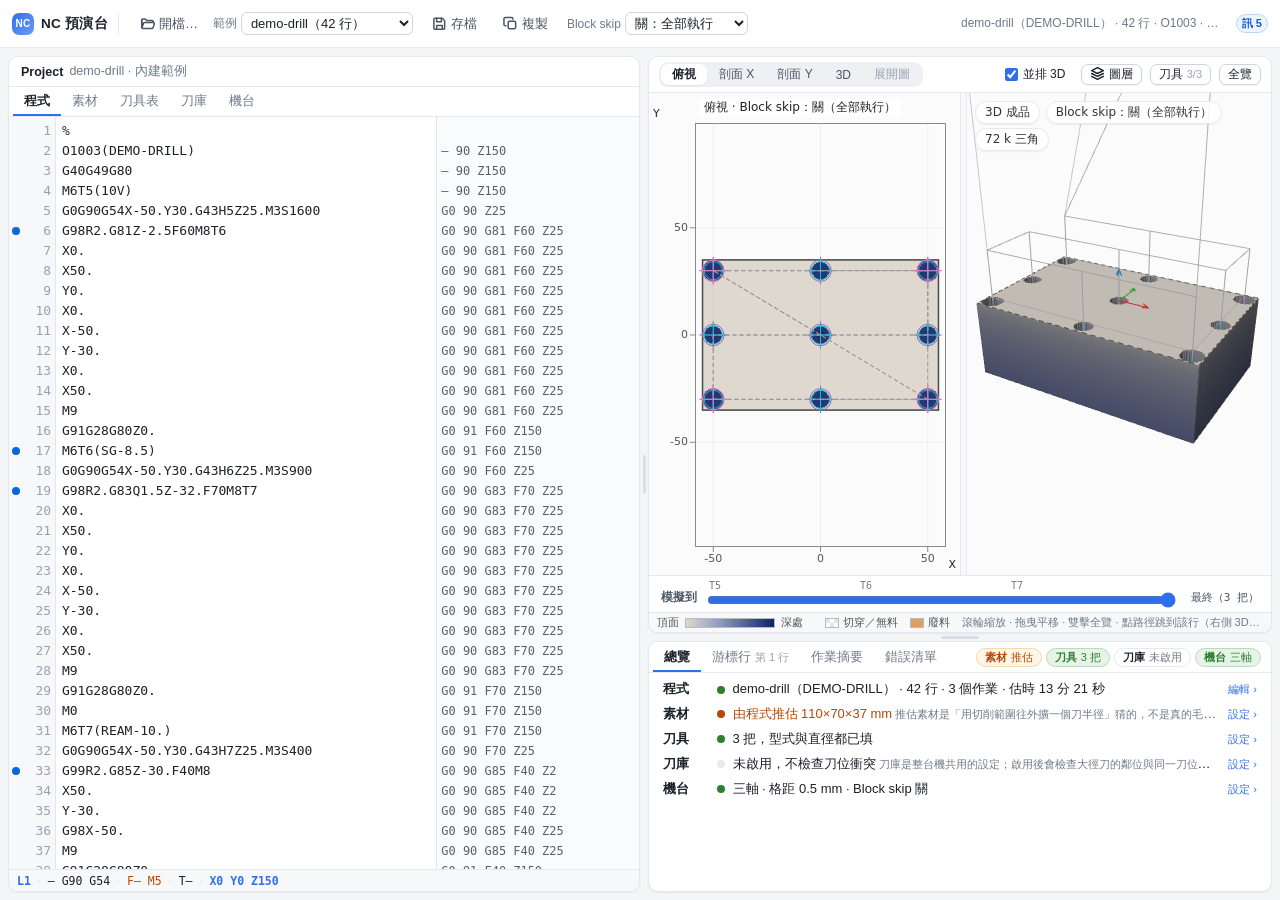
==== nc-preview/index.html @ ddb0226c "UI 階段 2：視圖工具列收成一列，圖層／刀具進 popover，模擬進度改時間軸 顯示圖層（快速 G0、切削、回原點、素材、廢料、轉動軌跡）與刀具過濾收進 「圖層」「刀具 N/N」兩顆 popove" ====
<!DOCTYPE html>
<html lang="zh-Hant">
<head>
<meta charset="utf-8">
<meta name="viewport" content="width=device-width, initial-scale=1, viewport-fit=cover">
<title>NC 預演台 — Fanuc 加工中心 G-code 預演／檢錯</title>
<link rel="stylesheet" href="css/panels.css">
<link rel="stylesheet" href="css/editor.css">
<link rel="stylesheet" href="css/view2d.css">
  <link rel="stylesheet" href="css/view3d.css">
<link rel="stylesheet" href="css/app.css">
</head>
<body>

<div class="app" id="app" data-mview="view">

  <!-- ==================== 頂列工具列 ==================== -->
  <header class="app-bar">
    <div class="app-bar__title"><span class="app-bar__mark" aria-hidden="true">NC</span>NC 預演台</div>

    <!-- 手機版：開檔／存檔／Block skip 收在這顆鈕後面（桌機由 CSS 隱藏這顆鈕、選單常駐） -->
    <button type="button" class="nc-btn app-bar__more" id="btnBarMore" aria-expanded="false" title="開檔、存檔、Block skip 等設定">☰</button>

    <div class="app-bar__group">
      <button type="button" class="nc-btn" id="btnOpen" title="開啟本機的 NC 程式檔或刀具表 CSV（也可以直接把檔案拖進這個視窗）"><svg class="app-ic" viewBox="0 0 16 16" aria-hidden="true"><path d="M1.8 4.5c0-.7.5-1.2 1.2-1.2h2.6l1.6 1.6h5.8c.7 0 1.2.5 1.2 1.2v.7H4.9c-.5 0-1 .3-1.1.8L2.2 12z"/><path d="M1.8 4.5V12c0 .7.5 1.3 1.2 1.3h9.8c.6 0 1-.4 1.2-.9l1.3-4.1c.2-.6-.3-1.3-1-1.3"/></svg>開檔…</button>
      <input type="file" id="fileInput" class="app-hidden-file" aria-label="選擇 NC 程式檔">

      <label class="app-bar__label" for="selSample">範例</label>
      <select class="nc-select" id="selSample" title="載入內建的真實程式範例">
        <option value="">（選擇範例）</option>
      </select>
    </div>

    <div class="app-bar__group">
      <button type="button" class="nc-btn" id="btnSave" title="以原檔名下載目前編輯器內容"><svg class="app-ic" viewBox="0 0 16 16" aria-hidden="true"><path d="M3 2.5h8L13.5 5v8a1 1 0 0 1-1 1H3a1 1 0 0 1-1-1V3.5a1 1 0 0 1 1-1z"/><path d="M5 2.5V6h5V2.5M5 14v-4h6v4"/></svg>存檔</button>
      <button type="button" class="nc-btn" id="btnCopy" title="把整支程式複製到剪貼簿"><svg class="app-ic" viewBox="0 0 16 16" aria-hidden="true"><rect x="5.5" y="5.5" width="8" height="8" rx="1.5"/><path d="M3 10.5h-.5A1.5 1.5 0 0 1 1 9V3a1.5 1.5 0 0 1 1.5-1.5H9A1.5 1.5 0 0 1 10.5 3v.5"/></svg>複製</button>
    </div>

    <div class="app-bar__group">
      <label class="app-bar__label" for="selScenario">Block skip</label>
      <select class="nc-select" id="selScenario" title="切換 block skip（節首斜線）的預演情境">
        <option value="off">關：全部執行</option>
        <option value="on">開：跳過 / 節</option>
        <option value="multiIgnored">只跳過多斜線節</option>
      </select>
    </div>

    <div class="app-bar__spacer"></div>

    <!-- 第四軸橫幅留在頂列：它講的是「這張圖能不能信」，要貼著視圖。
         素材推估／刀具用預設值那兩條搬到下方狀態條的總覽與徽章。 -->
    <button type="button" class="nc-banner nc-banner-warn app-bar__banner nc-hidden" id="rotaryBanner"></button>

    <div class="app-bar__status" id="status" role="status" aria-live="polite">
      <span class="app-status__text" id="statusText">尚未載入程式</span>
      <span class="app-status__counts" id="statusCounts"></span>
      <span class="app-progress nc-hidden" id="progressWrap"><i class="app-progress__bar" id="progressBar"></i></span>
    </div>
  </header>

  <!-- ==================== 主體：左 Project（全高）｜右 視圖（上）＋狀態條（下） ==================== -->
  <main class="app-main" id="appMain">

      <!-- ---------- 左：Project（程式、素材、刀具表、刀庫、機台都在這裡改） ---------- -->
      <section class="app-pane app-left" id="appLeft">
        <div class="app-pane__head">
          <span class="app-pane__title">Project</span>
          <span class="app-pane__sub" id="fileLabel">（未載入）</span>
        </div>
        <div class="app-tabs app-tabs--project" role="tablist" aria-label="Project 子頁">
          <button type="button" class="app-tab is-on" data-ptab="program" role="tab">程式</button>
          <button type="button" class="app-tab" data-ptab="stock" role="tab" title="素材形狀、尺寸、原點位置、夾具（跟著這支程式存）">素材</button>
          <button type="button" class="app-tab" data-ptab="tools" role="tab" title="這支程式用到的刀：型式、直徑、D／H 補正（跟著這支程式存）">刀具表</button>
          <button type="button" class="app-tab" data-ptab="mag" role="tab" title="刀庫刀位配置（整台機共用，不跟著程式走）">刀庫</button>
          <button type="button" class="app-tab" data-ptab="machine" role="tab" title="第四軸裝夾、Block skip、機台參數、模擬格距">機台</button>
        </div>

        <div class="app-ptab app-ptab--program" data-ppanel="program">
          <div class="app-pane__body" id="editorHost"></div>
          <!-- 游標行的一行摘要：完整的模態狀態在下方「游標行」分頁，點這一行就切過去 -->
          <button type="button" class="app-mini-modal" id="miniModal" title="游標行執行後的模態摘要。點一下看完整的模態狀態。"></button>
        </div>
        <div class="app-ptab app-pane__body--scroll nc-hidden" data-ppanel="stock">
          <div class="app-ptab__note">跟著這支程式存。沒填的話用切削範圍推估，靠素材判斷的檢查只會給黃色警告。</div>
          <div id="stockHost"></div>
        </div>
        <div class="app-ptab app-pane__body--scroll nc-hidden" id="tabTools" data-ppanel="tools"></div>
        <div class="app-ptab app-pane__body--scroll nc-hidden" id="tabMag" data-ppanel="mag">
          <div class="app-ptab__note">整台機共用，換程式不會變。</div>
          <div id="magHost"></div>
        </div>
        <div class="app-ptab app-pane__body--scroll nc-hidden" data-ppanel="machine">
          <div class="app-ptab__note">整台機共用；「第四軸」那一組是這支程式的裝夾參數，跟著程式存。</div>
          <div id="settingsHost"></div>
        </div>
      </section>

      <div class="app-vsplit" id="colSplit" role="separator" aria-orientation="vertical" title="拖曳調整左右比例（雙擊回到一半一半）"></div>

      <!-- ---------- 右：視圖 ---------- -->
      <section class="app-right" id="appRight">

      <div class="app-pane app-pane--view">
        <!-- 工具列一列裝完：顯示圖層與刀具過濾是「調好就不動」的，收進 popover（手機版 CSS 讓它變 bottom sheet）。
             模擬進度搬到畫布下緣的時間軸（.app-scrub）。 -->
        <div class="app-view-tools" id="viewTools">
          <div class="app-view-tools__row">
            <div class="app-seg" role="group" aria-label="視圖模式">
              <button type="button" class="app-seg__btn is-on" data-mode="top">俯視</button>
              <button type="button" class="app-seg__btn" data-mode="sectionX">剖面 X</button>
              <button type="button" class="app-seg__btn" data-mode="sectionY">剖面 Y</button>
              <button type="button" class="app-seg__btn" data-mode="3d" id="btnMode3d" title="3D 成品視圖（需要 WebGL）">3D</button>
              <button type="button" class="app-seg__btn" data-mode="unroll" id="btnModeUnroll" title="第四軸展開圖：把圓柱工件的表面攤平（橫軸＝軸向位置，縱軸＝角度）" disabled>展開圖</button>
            </div>

            <!-- 剖面滑桿只在剖面模式出現（.is-section 由 app.js 跟著視圖模式切） -->
            <label class="app-slider" id="lblSection" title="剖面位置（工件座標）">
              <span class="app-slider__label">剖面</span>
              <input type="range" id="rngSection" min="-100" max="100" step="0.5" value="0" disabled>
              <span class="app-slider__value" id="secVal">—</span>
            </label>

            <span class="app-view-tools__spacer"></span>

            <label class="nc-check" id="lblSplit" title="左邊 2D、右邊 3D 並排。拉剖面滑桿時右邊會顯示現在是從哪裡切下去的。"><input type="checkbox" id="chkSplit" checked> 並排 3D</label>
            <label class="nc-check" id="lblClip" title="把 3D 切開一半，直接看斷面——和左邊那張剖面圖是同一刀。切掉哪一邊固定不變，不會自己換。"><input type="checkbox" id="chkClip" checked> 3D 剖切</label>
            <button type="button" class="nc-btn nc-btn-small nc-hidden" id="btnClipFlip" title="換一邊切。剖面拉到工件端面附近時，留下來的那塊會很薄，按這個換成留另一邊。">換邊</button>

            <button type="button" class="nc-btn nc-btn-small app-popbtn" id="btnLayers" aria-expanded="false" aria-controls="popLayers" title="路徑與工件的顯示圖層"><svg class="app-ic" viewBox="0 0 16 16" aria-hidden="true"><path d="M8 1.8l6.2 3.1L8 8 1.8 4.9z"/><path d="M1.8 8L8 11.1 14.2 8"/><path d="M1.8 11.1L8 14.2l6.2-3.1"/></svg>圖層</button>
            <button type="button" class="nc-btn nc-btn-small app-popbtn" id="btnToolsPop" aria-expanded="false" aria-controls="popTools" title="只顯示勾選的刀">刀具 <span class="app-popbtn__count" id="toolPopCount"></span></button>
            <button type="button" class="nc-btn nc-btn-small" id="btnFit" title="重設縮放，把整個工件放進畫面">全覽</button>

            <!-- 手機版：並排 3D／3D 剖切這些「調好就不動」的選項收在這後面 -->
            <button type="button" class="nc-btn nc-btn-small app-view-tools__more" id="btnViewMore" aria-expanded="false" title="更多顯示選項（並排 3D、3D 剖切）">選項</button>
          </div>

          <!-- 圖層 popover：畫不畫哪些東西。廢料只管「畫不畫」，判定方式在左欄「素材」子頁調——設定跟顯示分開。
               預設「標示」而不是「隱藏」：一料多件或判反的時候，隱藏會讓人看不到那塊料跑哪去了。 -->
          <div class="app-pop nc-hidden" id="popLayers" role="group" aria-label="顯示圖層">
            <div class="app-pop__title">路徑</div>
            <label class="nc-check"><input type="checkbox" id="chkRapid" checked> 快速 G0</label>
            <label class="nc-check"><input type="checkbox" id="chkFeed" checked> 切削</label>
            <label class="nc-check"><input type="checkbox" id="chkRef"> 回原點路徑</label>
            <label class="nc-check nc-hidden" id="lblRotary" title="工件分度轉動時，刀相對於工件掃過的軌跡。實際上刀沒有動、是工件在轉，所以預設不畫；要看分度會不會掃到刀時才打開。"><input type="checkbox" id="chkRotary"> 工件轉動軌跡</label>
            <div class="app-pop__title">工件</div>
            <label class="nc-check"><input type="checkbox" id="chkStock" checked> 素材</label>
            <label class="nc-check app-scrap" title="切穿之後跟工件分開的料。判定方式在左欄「素材」子頁的「廢料判定」調整。">廢料 <select class="nc-select" id="selScrap"><option value="off">照舊</option><option value="mark" selected>標示</option><option value="hide">隱藏</option></select></label>
          </div>

          <!-- 刀具 popover：只畫勾選的刀 -->
          <div class="app-pop nc-hidden" id="popTools" role="group" aria-label="刀具過濾">
            <div class="app-pop__title">只畫勾選的刀</div>
            <div class="app-tool-filter nc-view2d-legend" id="toolFilter"></div>
          </div>
        </div>

        <!-- 左 2D／右 3D 並排；中間那條可以拖 -->
        <div class="app-pane__body app-view-split" id="viewSplit">
          <div class="nc-view2d" id="viewHost"><canvas id="viewCanvas"></canvas></div>
          <div class="app-view-split__bar" id="viewSplitBar" role="separator" aria-orientation="vertical" title="拖曳調整左右比例（雙擊回到一半一半）"></div>
          <div class="nc-view3d nc-hidden" id="view3dHost"><canvas id="viewCanvas3d"></canvas></div>
        </div>

        <!-- 模擬進度時間軸：刀次是刻度（app.js 產生），點刻度直接跳到該刀完工 -->
        <div class="app-scrub" title="只顯示模擬到第 N 把刀為止的成品">
          <span class="app-scrub__label">模擬到</span>
          <div class="app-scrub__track">
            <div class="app-scrub__ticks" id="snapTicks"></div>
            <input type="range" id="rngSnapshot" min="0" max="0" step="1" value="0" disabled aria-label="模擬到第幾把刀">
          </div>
          <span class="app-scrub__val" id="snapVal">尚未模擬</span>
        </div>

        <div class="app-view-foot">
          <span class="nc-view2d-scale">頂面 <i></i> 深處</span>
          <!-- 切穿的格子改畫棋盤（不再是一片深藍，那看起來像切很深）、廢料橘色——這兩種顏色跟色階條無關，所以另外給圖例 -->
          <span class="nc-view2d-key"><i class="air"></i>切穿／無料 <i class="scrap"></i>廢料</span>
          <span class="app-view-foot__hint app-view-foot__hint--mouse">滾輪縮放 · 拖曳平移 · 雙擊全覽 · 點路徑跳到該行（右側 3D：拖曳旋轉）</span>
          <span class="app-view-foot__hint app-view-foot__hint--touch">雙指縮放 · 單指平移 · 點路徑跳到該行（3D：單指旋轉）</span>
        </div>
      </div>

    <div class="app-hsplit" id="rowSplit" role="separator" aria-orientation="horizontal" title="拖曳調整狀態條高度（雙擊回到預設）"></div>

        <!-- ---------- 右下：狀態條（總覽、游標行、作業摘要、錯誤清單；右端是 Project 徽章） ---------- -->
      <section class="app-pane app-pane--status" id="appStatus">
        <div class="app-tabs" role="tablist" aria-label="狀態">
          <button type="button" class="app-tab is-on" data-tab="overview" role="tab" title="這支程式的素材、刀具、刀庫、機台設定現在長什麼樣；點一列跳到對應的 Project 子頁">總覽</button>
          <button type="button" class="app-tab" data-tab="modal" role="tab" title="游標所在行執行後的模態狀態">游標行 <span class="app-tab__sub" id="modalLineLabel"></span></button>
          <button type="button" class="app-tab" data-tab="ops" role="tab">作業摘要</button>
          <button type="button" class="app-tab" data-tab="diag" role="tab">錯誤清單 <span class="app-tab__badge nc-hidden" id="diagBadge"></span></button>
            <div class="app-chips" id="projectChips" aria-label="Project 狀態徽章"></div>
        </div>
        <div class="app-tab-body app-pane__body--scroll" id="tabOverview" data-panel="overview"></div>
        <div class="app-tab-body app-pane__body--scroll nc-hidden" id="modalHost" data-panel="modal"></div>
        <div class="app-tab-body app-pane__body--scroll nc-hidden" id="tabOps" data-panel="ops"></div>
        <div class="app-tab-body app-pane__body--scroll nc-hidden" id="tabDiag" data-panel="diag"></div>
      </section>

      </section>
  </main>

  <!-- ==================== 手機版底部導覽（桌機由 CSS 隱藏） ==================== -->
  <nav class="app-mnav" aria-label="主要區域切換">
    <button type="button" class="app-mnav__btn" data-mview="project">Project</button>
    <button type="button" class="app-mnav__btn is-on" data-mview="view">視圖</button>
    <button type="button" class="app-mnav__btn" data-mview="status">狀態 <span class="app-tab__badge nc-hidden" id="mnavDiagBadge"></span></button>
  </nav>

  <!-- popover 的外點區：桌機透明（點外面關掉），手機版是 bottom sheet 的半透明遮罩 -->
  <div class="app-popback nc-hidden" id="popBackdrop" aria-hidden="true"></div>

  <!-- 整頁拖放提示 -->
  <div class="app-drop" id="dropOverlay" aria-hidden="true"><div class="app-drop__box">放開以載入<br>NC 程式，或刀具表 CSV</div></div>
</div>

<!-- ==================== 依契約順序載入 ==================== -->
<script src="js/core/ns.js"></script>
<script src="js/core/tokenizer.js"></script>
<script src="js/core/interpreter.js"></script>
<script src="js/core/geometry.js"></script>
<script src="js/core/tools.js"></script>
<script src="js/core/simulation.js"></script>
<script src="js/core/rules.js"></script>
<script src="js/core/analyze.js"></script>
<script src="js/ui/editor.js"></script>
<script src="js/ui/panels.js"></script>
<script src="js/ui/view2d.js"></script>
<script src="js/ui/view3d.js"></script>
<script src="js/ui/samples.js"></script>
<script src="js/ui/app.js"></script>
</body>
</html>
---- nc-preview/css/panels.css ----
/* NC 預演台 — 面板樣式（js/ui/panels.js）
 * 淺色為主；嚴重度：錯誤紅／警告琥珀／資訊藍／需輸入黃；來源：註解綠／動作藍／預設灰／手填紫。
 */
/* 2026-09 換皮：框線分兩階（一般淡、輸入深）、嚴重度改軟底深字、主色亮一階、
 * 圓角三階制（面板 10／控件 7／徽章全圓）。提案與 mockup 在 private/design/。 */
:root {
  --nc-page: #f4f5f7;            /* 頁面底（面板外） */
  --nc-bg: #ffffff;
  --nc-bg-alt: #f7f8fa;
  --nc-bg-alt2: #eef0f4;         /* segmented 軌道、hover 再深一階 */
  --nc-border: #e5e8ee;          /* 一般分隔線 */
  --nc-border-strong: #cfd5de;   /* 輸入框、獨立按鈕 */
  --nc-text: #1a2129;
  --nc-text-2: #4a5462;          /* 次要文字 */
  --nc-muted: #6f7a89;
  --nc-faint: #98a2b3;           /* 行號、佔位 */
  --nc-accent: #2f6fed;
  --nc-accent-strong: #1e5bd8;   /* 主色 hover */
  --nc-accent-border: #bcd2f7;   /* 選取框線、focus 環 */
  --nc-selected: #eaf1fe;
  --nc-error: #d92d20;
  --nc-error-bg: #fef1f0;
  --nc-error-border: #f4c1bd;
  --nc-warning: #b54708;
  --nc-warning-bg: #fff6e8;
  --nc-warning-border: #f3d9ab;
  --nc-info: #175cd3;
  --nc-info-bg: #eef4fd;
  --nc-info-border: #bed4f5;
  --nc-needs: #a15c07;
  --nc-needs-bg: #fefbe8;
  --nc-needs-border: #ecdf9a;
  --nc-src-comment: #2e7d32;
  --nc-src-comment-bg: #e6f4e8;
  --nc-src-motion: #175cd3;
  --nc-src-motion-bg: #eef4fd;
  --nc-src-default: #616a75;
  --nc-src-default-bg: #eceff2;
  --nc-src-user: #6a1b9a;
  --nc-src-user-bg: #f1e6f7;
  --nc-shadow-sm: 0 1px 2px rgba(16, 24, 40, 0.06);
  --nc-shadow-md: 0 6px 20px rgba(16, 24, 40, 0.14);
  --nc-r-pane: 10px;             /* 面板圓角 */
  --nc-r-ctl: 7px;               /* 控件圓角 */
  --nc-font: "Segoe UI Variable Text", -apple-system, "Segoe UI", "Noto Sans TC", "Microsoft JhengHei", Arial, sans-serif;
  --nc-mono: "Cascadia Code", Consolas, "SF Mono", Menlo, monospace;
}

.nc-panel {
  font-family: var(--nc-font);
  font-size: 13px;
  color: var(--nc-text);
  background: var(--nc-bg);
  line-height: 1.45;
  box-sizing: border-box;
}
.nc-panel *, .nc-panel *::before, .nc-panel *::after { box-sizing: inherit; }
.nc-hidden { display: none !important; }
.nc-muted { color: var(--nc-muted); }
.nc-empty { padding: 12px; color: var(--nc-muted); text-align: center; }
.nc-scroll { overflow: auto; max-width: 100%; }
.nc-sub-title { font-weight: 600; margin: 10px 0 4px; padding-bottom: 2px; border-bottom: 1px solid var(--nc-border); }

/* 橫幅 */
.nc-banner { padding: 6px 10px; border-radius: var(--nc-r-ctl); margin: 6px 0; font-weight: 600; }
.nc-banner-warn { background: var(--nc-warning-bg); color: var(--nc-warning); border: 1px solid var(--nc-warning-border); }

/* 表格 */
.nc-table { border-collapse: collapse; width: 100%; white-space: nowrap; }
.nc-table th, .nc-table td { border-bottom: 1px solid var(--nc-border); padding: 4px 6px; text-align: left; vertical-align: top; }
.nc-table th { background: var(--nc-bg-alt); font-weight: 600; position: sticky; top: 0; z-index: 1; }
.nc-table tbody tr:hover { background: var(--nc-bg-alt); }
.nc-table tbody tr.nc-selected { background: var(--nc-selected); outline: 1px solid var(--nc-accent); }
.nc-table tfoot td { font-weight: 600; background: var(--nc-bg-alt); }
.nc-num-cell { font-family: var(--nc-mono); text-align: right; }
.nc-num-cell.nc-deep { color: var(--nc-error); }
.nc-tno { font-family: var(--nc-mono); font-weight: 600; }

/* 輸入 */
.nc-num, .nc-text, .nc-select {
  font: inherit; padding: 2px 5px; border: 1px solid var(--nc-border-strong); border-radius: 6px; background: #fff; color: var(--nc-text);
  transition: border-color 0.12s;
}
.nc-num { width: 5.5em; font-family: var(--nc-mono); text-align: right; }
.nc-num-d { width: 4.5em; }
.nc-text { width: 9em; }
.nc-short { width: 4em; }
.nc-search { width: 12em; }
.nc-num:focus, .nc-text:focus, .nc-select:focus { outline: 2px solid var(--nc-accent-border); outline-offset: 0; border-color: var(--nc-accent); }
.nc-check { display: inline-flex; align-items: center; gap: 2px; margin-right: 8px; cursor: pointer; }
.nc-btn {
  font: inherit; padding: 3px 10px; border: 1px solid var(--nc-border-strong); border-radius: var(--nc-r-ctl);
  background: #fff; color: var(--nc-text); cursor: pointer;
  box-shadow: var(--nc-shadow-sm);
  transition: background 0.12s, color 0.12s, border-color 0.12s;
}
.nc-btn-primary { background: var(--nc-accent); border-color: var(--nc-accent); color: #fff; font-weight: 600; }
.nc-btn-primary:hover { background: var(--nc-accent-strong); border-color: var(--nc-accent-strong); }
.nc-btn:hover { background: var(--nc-bg-alt); }
.nc-btn-small { padding: 1px 8px; font-size: 12px; }
.nc-btn-danger { color: var(--nc-error); border-color: var(--nc-error-border); }
.nc-btn-add { margin-top: 6px; }
.nc-row { display: flex; align-items: center; gap: 6px; padding: 3px 0; }
.nc-row-label { flex: 0 0 7em; color: var(--nc-muted); }
.nc-row-value { flex: 1; display: flex; align-items: center; gap: 4px; flex-wrap: wrap; }

/* 來源標籤 */
.nc-src { display: inline-block; font-size: 11px; line-height: 1.3; padding: 0 6px; border-radius: 999px; margin-left: 4px; vertical-align: middle; border: 1px solid transparent; }
.nc-src-comment { color: var(--nc-src-comment); background: var(--nc-src-comment-bg); border-color: #b7dbbd; }
.nc-src-motion { color: var(--nc-src-motion); background: var(--nc-src-motion-bg); border-color: var(--nc-info-border); }
.nc-src-default { color: var(--nc-src-default); background: var(--nc-src-default-bg); border-color: #cfd5dc; }
.nc-src-user { color: var(--nc-src-user); background: var(--nc-src-user-bg); border-color: #d7b8e6; }
.nc-legend { color: var(--nc-muted); font-size: 12px; margin: 4px 0 6px; }
.nc-legend-title { margin-right: 2px; }

/* 嚴重度 pill：軟底深字（實心底只留給數字 badge） */
.nc-pill { display: inline-block; font-size: 11px; line-height: 1.5; padding: 0 7px; border-radius: 999px; font-weight: 650; min-width: 3.2em; text-align: center; border: 1px solid transparent; }
.nc-pill-error { color: var(--nc-error); background: var(--nc-error-bg); border-color: var(--nc-error-border); }
.nc-pill-warning { color: var(--nc-warning); background: var(--nc-warning-bg); border-color: var(--nc-warning-border); }
.nc-pill-info { color: var(--nc-info); background: var(--nc-info-bg); border-color: var(--nc-info-border); }
.nc-pill-needsInput { color: var(--nc-needs); background: var(--nc-needs-bg); border-color: var(--nc-needs-border); }

/* 徽章 */
.nc-badge { display: inline-block; font-size: 11px; padding: 0 6px; border-radius: 999px; background: var(--nc-bg-alt); border: 1px solid var(--nc-border); margin-left: 4px; }
.nc-badge-probe { color: var(--nc-needs); background: var(--nc-needs-bg); border-color: var(--nc-needs-border); }
.nc-badge-user { color: var(--nc-src-user); background: var(--nc-src-user-bg); }
.nc-badge-est { color: var(--nc-src-default); background: var(--nc-src-default-bg); }
/* 「範例附帶」：跟推估一樣的中性灰——它不是使用者設的（紫），也不是猜的，只是範例帶來的預設 */
.nc-badge-sample { color: var(--nc-src-default); background: var(--nc-src-default-bg); }
.nc-badge-scn { color: var(--nc-warning); background: var(--nc-warning-bg); }

/* 刀具表 */
.nc-tools .nc-td-t { white-space: nowrap; }
.nc-tools .nc-td-marks { display: block; margin-top: 2px; }
.nc-star { font: inherit; border: 0; background: transparent; color: #c9ced4; cursor: pointer; padding: 0 3px; font-size: 14px; }
.nc-star.nc-on { color: #e6a700; }
.nc-star:hover { color: #f0b800; }
.nc-tag-holder { display: inline-block; }
.nc-dline { display: flex; align-items: center; gap: 4px; padding: 1px 0; }
.nc-dno { font-family: var(--nc-mono); font-weight: 600; min-width: 2.8em; }
.nc-dfield { color: var(--nc-muted); }
.nc-extra-line { display: flex; align-items: center; gap: 4px; padding: 1px 0; }
.nc-extra-name { color: var(--nc-muted); min-width: 2.6em; }
.nc-extra-line .nc-num { width: 4.5em; }
.nc-tool.nc-probe td { background: #fffdf0; }

/* 錯誤清單 */
.nc-filter { display: flex; align-items: center; flex-wrap: wrap; gap: 4px 6px; padding: 6px 4px; border-bottom: 1px solid var(--nc-border); background: var(--nc-bg-alt); position: sticky; top: 0; z-index: 1; }
.nc-count { font-family: var(--nc-mono); color: var(--nc-muted); margin-left: 2px; }
.nc-diag-summary { margin-left: auto; color: var(--nc-muted); font-size: 12px; }
.nc-diag-list { list-style: none; margin: 0; padding: 0; }
.nc-diag { border-bottom: 1px solid var(--nc-border); border-left: 4px solid transparent; cursor: pointer; }
.nc-diag:hover { background: var(--nc-bg-alt); }
.nc-diag.nc-selected { background: var(--nc-selected); }
.nc-diag.nc-sev-error { border-left-color: var(--nc-error); }
.nc-diag.nc-sev-warning { border-left-color: var(--nc-warning); }
.nc-diag.nc-sev-info { border-left-color: var(--nc-info); }
.nc-diag.nc-sev-needsInput { border-left-color: #e6c500; }
/* 列放不下時，後面的徽章（×N、推估素材、skip、規則號）折到下一行；訊息本身保底 12em，
 * 不然手機上會被擠成一個字一行（flex:1 的 min-width 是 min-content，中文每個字都能斷） */
.nc-diag-head { display: flex; flex-wrap: wrap; align-items: baseline; gap: 4px 6px; padding: 4px 6px; }
.nc-diag-line { font-family: var(--nc-mono); color: var(--nc-accent); min-width: 3.5em; }
.nc-diag-msg { flex: 1 1 14em; min-width: 12em; white-space: normal; }
.nc-diag-rule { font-family: var(--nc-mono); color: var(--nc-muted); font-size: 11px; }
.nc-diag-count { font-family: var(--nc-mono); font-size: 11px; font-weight: 600; color: var(--nc-muted); background: var(--nc-bg-alt); border: 1px solid var(--nc-border); border-radius: 9px; padding: 0 6px; white-space: nowrap; }
.nc-diag.nc-sev-error .nc-diag-count { color: var(--nc-error); border-color: var(--nc-error); background: var(--nc-error-bg); }
.nc-diag-lines { margin: 3px 0 6px; display: flex; flex-wrap: wrap; align-items: center; gap: 3px; }
.nc-diag-lines-label { color: var(--nc-muted); font-size: 12px; margin-right: 2px; }
.nc-lineno { font-family: var(--nc-mono); font-size: 11px; line-height: 1.6; color: var(--nc-accent); background: var(--nc-bg); border: 1px solid var(--nc-border); border-radius: 3px; padding: 0 4px; cursor: pointer; }
.nc-lineno:hover { background: var(--nc-selected); border-color: var(--nc-accent); }
.nc-expand { font: inherit; border: 0; background: transparent; cursor: pointer; color: var(--nc-muted); padding: 0 4px; transition: transform .12s; }
.nc-diag.nc-open .nc-expand { transform: rotate(90deg); }
.nc-diag-detail { display: none; padding: 2px 10px 8px 46px; color: #3a424b; white-space: normal; }
.nc-diag.nc-open .nc-diag-detail { display: block; }
.nc-diag-detail p { margin: 3px 0; }
.nc-diag-alarm code { font-family: var(--nc-mono); background: var(--nc-error-bg); color: var(--nc-error); padding: 0 4px; border-radius: 3px; }
.nc-diag-fix { color: var(--nc-src-comment); }

/* 模態 */
.nc-panel-modal { display: flex; flex-wrap: wrap; gap: 8px 16px; padding: 6px; }
.nc-modal-sec { min-width: 12em; }
.nc-modal-title { font-weight: 600; color: var(--nc-muted); font-size: 12px; margin-bottom: 2px; }
.nc-modal-grid { display: grid; grid-template-columns: auto auto; gap: 1px 10px; }
.nc-k { color: var(--nc-muted); }
.nc-v { font-family: var(--nc-mono); }
.nc-v.nc-active { color: var(--nc-accent); font-weight: 600; }
.nc-v.nc-warn { color: var(--nc-warning); }
.nc-v.nc-pos { white-space: pre; font-weight: 600; }

/* 作業摘要 */
.nc-kind { display: inline-block; padding: 0 5px; border-radius: 3px; font-size: 12px; background: var(--nc-bg-alt); border: 1px solid var(--nc-border); }
.nc-kind-drill, .nc-kind-tap, .nc-kind-ream { background: var(--nc-info-bg); color: var(--nc-info); border-color: var(--nc-info-border); }
.nc-kind-contour, .nc-kind-pocket, .nc-kind-face { background: var(--nc-src-comment-bg); color: var(--nc-src-comment); border-color: #b7dbbd; }
.nc-kind-chamfer { background: var(--nc-src-user-bg); color: var(--nc-src-user); border-color: #d7b8e6; }
.nc-kind-unknown { color: var(--nc-muted); }
.nc-ops tbody tr { cursor: pointer; }

/* 素材 */
.nc-panel-stock, .nc-panel-settings { padding: 6px; }
.nc-stock-head { display: flex; align-items: center; gap: 6px; margin-bottom: 4px; }
/* 窄畫面（手機版 390px）時徽章「範例附帶」與「回到推估」鈕會被中間那句摘要擠成兩行：徽章與鈕不折行、讓摘要自己縮 */
.nc-stock-head .nc-badge, .nc-stock-head .nc-btn-reset { white-space: nowrap; flex: none; }
.nc-stock-head .nc-stock-brief { flex: 0 1 auto; min-width: 0; }
.nc-fixture { border: 1px solid var(--nc-border); border-radius: 4px; padding: 4px 8px; margin: 4px 0; background: var(--nc-bg-alt); }
.nc-fixture-head { display: flex; align-items: center; gap: 6px; margin-bottom: 2px; }
.nc-size { font-family: var(--nc-mono); font-size: 12px; }

/* 診斷摺疊列的「推估素材」徽章：比 severity 淡，只是提醒判定依據 */
.nc-diag-head .nc-badge-est { font-size: 10px; opacity: 0.85; flex: none; }
.nc-stock-note { margin: 4px 0 8px; line-height: 1.5; }

/* ---- 素材編輯器（設定頁）：左表單、右預覽；窄畫面時上下堆疊（見 app.css 的設定頁） ---- */
.nc-stock-cols { display: flex; gap: 18px; align-items: flex-start; flex-wrap: wrap; }
.nc-stock-form { flex: 1 1 300px; min-width: 260px; max-width: 430px; }
.nc-stock-preview { flex: 1 1 280px; min-width: 240px; max-width: 470px; position: sticky; top: 0; }
/* touch-action：預覽是拖曳輸入介面，手機上拖 ⊕ 不能變成捲頁 */
.nc-stock-cv { display: block; width: 100%; max-width: 440px; margin: 4px 0 8px; border: 1px solid var(--nc-border); border-radius: 4px; background: #fff; touch-action: none; }
/* 3D 是「檢視」不是「調整」：淡灰底把它和白底的可拖圖區隔開 */
.nc-stock-cv-iso { background: #f4f6f9; }
.nc-stock-warn { color: var(--nc-warning, #b54708); }
.nc-stock-brief { overflow: hidden; text-overflow: ellipsis; }
.nc-stock-range { margin: 4px 0 8px; font-family: var(--nc-mono); font-size: 12px; }

/* 形狀選擇：三顆帶小圖示的按鈕 */
.nc-shape-seg { display: flex; gap: 6px; margin: 4px 0 8px; }
.nc-shape-btn {
  font: inherit; display: inline-flex; flex-direction: column; align-items: center; gap: 3px;
  padding: 7px 12px 5px; border: 1px solid var(--nc-border-strong); border-radius: var(--nc-r-ctl);
  background: var(--nc-bg); color: var(--nc-text); cursor: pointer; min-width: 72px;
  transition: background 0.12s, border-color 0.12s;
}
.nc-shape-btn:hover { background: var(--nc-bg-alt); }
.nc-shape-btn.is-on { border-color: var(--nc-accent); background: var(--nc-selected, #e8f1fb); color: var(--nc-accent); font-weight: 600; }
.nc-shape-icon { display: inline-block; width: 30px; height: 22px; border: 2px solid currentColor; opacity: 0.75; }
.nc-shape-icon-box { border-radius: 2px; }
.nc-shape-icon-cylZ { width: 16px; height: 24px; border-radius: 50% / 22%; }
.nc-shape-icon-cylX { width: 30px; height: 15px; border-radius: 22% / 50%; }

/* ---- 廢料判定（素材子頁）：設定在這裡，顯示開關留在視圖工具列 ---- */
.nc-scrap { margin-top: 8px; }
.nc-scrap-intro { line-height: 1.5; margin: 2px 0 4px; }
/* 小標題比 .nc-sub-title 再低一階：同一個區塊裡的四段，不該長得跟「尺寸」「夾具」一樣重 */
.nc-scrap-q { font-weight: 600; font-size: 12px; color: var(--nc-muted); margin: 8px 0 2px; }
.nc-scrap-radios { display: flex; flex-direction: column; gap: 2px; margin: 2px 0 4px; }
.nc-radio { display: flex; align-items: flex-start; gap: 4px; cursor: pointer; line-height: 1.4; }
.nc-radio input { margin: 3px 0 0; flex: none; }
.nc-scrap-btns { display: flex; flex-wrap: wrap; gap: 6px; margin: 4px 0 2px; }
/* 標記模式中的那顆按鈕要亮著——按下去之後畫面上沒有別的地方會告訴你「現在在等你點」 */
.nc-scrap-btns .nc-btn.is-on { border-color: var(--nc-accent); background: var(--nc-selected, #e8f1fb); color: var(--nc-accent); font-weight: 600; }
.nc-scrap-hint { font-size: 12px; margin: 0 0 4px; line-height: 1.4; }
.nc-scrap-marking { color: var(--nc-accent); font-size: 12px; font-weight: 600; margin: 2px 0 4px; }
.nc-scrap-marks { display: flex; flex-direction: column; gap: 2px; margin: 2px 0 4px; }
.nc-scrap-mark {
  display: flex; align-items: center; gap: 10px; padding: 2px 6px;
  border: 1px solid var(--nc-border); border-radius: 3px; background: var(--nc-bg-alt);
  font-family: var(--nc-mono); font-size: 12px;
}
.nc-scrap-mark .nc-btn { margin-left: auto; }
.nc-scrap-mark-kind { font-family: inherit; font-weight: 600; min-width: 4em; }
.nc-scrap-mark-kind.is-part { color: #2e7d32; }
.nc-scrap-mark-kind.is-scrap { color: var(--nc-error); }
/* 點到素材外面的短提示：琥珀色，跟掉落警告同一個「提醒」語氣 */
.nc-scrap-note { color: var(--nc-warning); font-size: 12px; margin: 2px 0 4px; }
/* 「切斷的判斷」三個門檻用 .nc-row 排成對齊的三列：標籤固定寬（「底皮薄於」四個字，5em 夠）、
 * 數字框窄一號；每列下面的提示縮排到跟數字框對齊 */
.nc-scrap-thresholds .nc-row { padding: 2px 0; }
.nc-scrap-thresholds .nc-row-label { flex-basis: 5em; color: var(--nc-text); }
.nc-scrap-thresholds .nc-num { width: 4.5em; }
.nc-scrap-row-hint { padding-left: calc(5em + 6px); }
/* 「目前結果」放在區塊標題正下方：改了下面任何一格，結果馬上在眼前變 */
.nc-scrap-status { margin: 0 0 6px; }
.nc-scrap-result { margin: 4px 0; padding: 4px 8px; border: 1px solid var(--nc-border); border-radius: 3px; background: var(--nc-bg-alt); }
/* 琥珀色：是提醒不是錯誤——工件沒碰到夾具也可能是現場用真空吸盤、雙面膠 */
.nc-scrap-warn { color: var(--nc-warning); background: var(--nc-warning-bg); border: 1px solid var(--nc-warning-border); border-radius: 3px; padding: 3px 8px; margin: 4px 0; }
/* 標記模式：俯視預覽換十字游標、藍框——這一下點下去是標記號，不是拖 ⊕ */
.nc-stock-cv.is-marking { cursor: crosshair; outline: 2px solid var(--nc-accent); outline-offset: -2px; }

/* ---- Project 總覽（狀態條）：一列一項，點了跳到對應的 Project 子頁 ---- */
.nc-panel-overview { padding: 4px 2px; }
.nc-ov-row { display: flex; align-items: baseline; gap: 8px; padding: 3px 6px; border-radius: 3px; cursor: pointer; }
.nc-ov-row:hover, .nc-ov-row:focus-visible { background: var(--nc-bg-alt); outline: none; }
.nc-ov-k { flex: none; width: 3.5em; font-weight: 600; }
.nc-ov-dot { flex: none; width: 8px; height: 8px; border-radius: 50%; background: var(--nc-border); align-self: center; }
.nc-ov-dot.is-ok { background: var(--nc-src-comment); }
.nc-ov-dot.is-warn { background: var(--nc-warning); }
.nc-ov-dot.is-error { background: var(--nc-error); }
.nc-ov-v { flex: 1 1 auto; min-width: 0; overflow: hidden; text-overflow: ellipsis; white-space: nowrap; }
.nc-ov-row[data-level="warn"] .nc-ov-v { color: var(--nc-warning); }
.nc-ov-row[data-level="error"] .nc-ov-v { color: var(--nc-error); }
.nc-ov-detail { color: var(--nc-muted); font-size: 11px; }
.nc-ov-go { flex: none; color: var(--nc-accent); font-size: 11px; }

/* ---- Project 徽章（狀態條分頁列右端）：同一份資料的縮寫版 ---- */
.nc-ovchips { display: flex; align-items: center; gap: 4px; }
.nc-chip {
  font: inherit; font-size: 11px; display: inline-flex; align-items: center; gap: 4px;
  padding: 1px 8px; border-radius: 999px; border: 1px solid var(--nc-border);
  background: var(--nc-bg); color: var(--nc-muted); cursor: pointer; white-space: nowrap;
  max-width: 18ch; overflow: hidden; text-overflow: ellipsis;
}
.nc-chip__k { font-weight: 600; color: var(--nc-text); }
.nc-chip:hover { filter: brightness(0.96); }
.nc-chip.is-ok { border-color: #b7dbbd; background: var(--nc-src-comment-bg); color: var(--nc-src-comment); }
.nc-chip.is-warn { border-color: var(--nc-warning-border); background: var(--nc-warning-bg); color: var(--nc-warning); }
.nc-chip.is-error { border-color: var(--nc-error-border); background: var(--nc-error-bg); color: var(--nc-error); }
.nc-chip.is-ok .nc-chip__k, .nc-chip.is-warn .nc-chip__k, .nc-chip.is-error .nc-chip__k { color: inherit; }


/* ==================== 刀具表 CSV 匯入／匯出 ==================== */
.nc-hidden-file { display: none; }
.nc-tools-bar { display: flex; align-items: center; gap: 6px; flex-wrap: wrap; padding: 4px 0 2px; }
.nc-tools-bar-hint { font-size: 12px; }
.nc-import-msg {
  margin: 4px 0 6px; padding: 5px 9px; border-radius: 4px; border: 1px solid var(--nc-border);
  background: var(--nc-bg-alt); line-height: 1.5;
}
.nc-import-msg.is-ok { color: var(--nc-src-comment); background: var(--nc-src-comment-bg); border-color: #b7dbbd; }
.nc-import-msg.is-warn { color: var(--nc-warning); background: var(--nc-warning-bg); border-color: var(--nc-warning-border); }
.nc-import-msg.is-error { color: var(--nc-error); background: var(--nc-error-bg); border-color: var(--nc-error-border); }
.nc-import-msg.is-busy { color: var(--nc-muted); }
/* 把 CSV 拖到刀具表面板上 */
.nc-panel-tools { position: relative; min-height: 80px; }
.nc-panel-tools.is-csv-drop { outline: 3px dashed var(--nc-accent); outline-offset: -3px; background: var(--nc-selected); }

/* ==================== 刀庫 ==================== */
.nc-panel-mag { padding: 6px; }
.nc-mag-head { margin-bottom: 2px; }
.nc-mag-why { font-size: 12px; line-height: 1.55; margin-bottom: 8px; max-width: 62em; }
.nc-mag-cfg { display: flex; flex-wrap: wrap; gap: 0 22px; margin-bottom: 6px; }
.nc-mag-cfg .nc-row { flex: 0 0 auto; }
.nc-mag-cfg .nc-row-label { flex: 0 0 auto; margin-right: 2px; }
.nc-num-pot { width: 4.5em; }

.nc-mag-issues { margin: 6px 0; display: flex; flex-direction: column; gap: 2px; }
.nc-mag-ok { color: var(--nc-src-comment); background: var(--nc-src-comment-bg); border: 1px solid #b7dbbd; border-radius: 4px; padding: 4px 9px; }
.nc-mag-issue { display: flex; align-items: baseline; gap: 6px; padding: 3px 8px; border-radius: 4px; border-left: 4px solid transparent; background: var(--nc-bg-alt); }
.nc-mag-issue.nc-sev-error { background: var(--nc-error-bg); border-left-color: var(--nc-error); }
.nc-mag-issue.nc-sev-warning { background: var(--nc-warning-bg); border-left-color: var(--nc-warning); }
.nc-mag-issue.nc-sev-info { background: var(--nc-info-bg); border-left-color: var(--nc-info); }
.nc-mag-issue-text { flex: 1; }
.nc-mag-note { margin: 4px 0; padding: 4px 9px; border-radius: 4px; background: var(--nc-needs-bg); color: var(--nc-needs); border: 1px solid var(--nc-needs-border); }
.nc-mag-hint { display: flex; align-items: center; flex-wrap: wrap; gap: 4px 12px; color: var(--nc-muted); font-size: 12px; margin: 4px 0 8px; }
.nc-mag-legend { display: inline-flex; gap: 6px; }
.nc-pot-key { font-size: 11px; padding: 0 6px; border-radius: 3px; border: 1px solid var(--nc-border); }
.nc-pot-key.is-inprogram { border-color: var(--nc-accent); box-shadow: inset 0 0 0 1px var(--nc-accent); color: var(--nc-accent); }
.nc-pot-key.is-big { background: #e2e9fb; border-color: #27408b; box-shadow: inset 0 0 0 1px #27408b; color: #27408b; }
.nc-pot-key.is-clear { background: #fff4e0; border-color: var(--nc-warning-border); color: var(--nc-warning); }
.nc-pot-key.is-conflict { background: var(--nc-error-bg); border-color: var(--nc-error); color: var(--nc-error); }

.nc-mag-body { display: flex; flex-wrap: wrap; align-items: flex-start; gap: 14px; }

/* 環狀刀位圖：刀庫是轉盤，畫成環最接近現場看到的樣子（第 1 號正上方、順時針） */
.nc-pot-ring-wrap { flex: 0 0 auto; }
.nc-pot-ring {
  position: relative; border-radius: 50%;
  background: radial-gradient(circle at 50% 50%, #fff 0 38%, var(--nc-bg-alt) 38% 100%);
  border: 1px solid var(--nc-border);
}
.nc-pot-hub {
  position: absolute; left: 50%; top: 50%; transform: translate(-50%, -50%);
  text-align: center; color: var(--nc-muted); pointer-events: none;
}
.nc-pot-hub-n { font-weight: 700; font-size: 15px; color: var(--nc-text); }
.nc-pot-hub-s { font-size: 11px; }
.nc-pot-grid { display: grid; grid-template-columns: repeat(auto-fill, minmax(46px, 1fr)); gap: 4px; flex: 1 1 320px; }

.nc-pot {
  font: inherit; cursor: pointer; padding: 2px 1px;
  width: 44px; height: 40px; border-radius: 6px;
  border: 1px solid var(--nc-border); background: #fff; color: var(--nc-muted);
  display: flex; flex-direction: column; align-items: center; justify-content: center; line-height: 1.15;
}
.nc-pot-ring .nc-pot { position: absolute; transform: translate(-50%, -50%); }
.nc-pot-no { font-size: 10px; }
.nc-pot-t { font-family: var(--nc-mono); font-size: 12px; font-weight: 700; color: var(--nc-text); }
.nc-pot-star { position: absolute; top: -1px; right: 1px; font-size: 9px; color: #e6a700; }
/* 撞刀時大徑刀和被撞的鄰居都是紅底，靠這個藍記號才分得出哪一個是肇事者。
   要塞在格子「裡面」——放到格子外面會壓在隔壁刀位上，看起來像是隔壁那把刀的標記 */
.nc-pot-big {
  position: absolute; left: 2px; bottom: 1px; padding: 0 2px; border-radius: 3px;
  background: #27408b; color: #fff; font-size: 9px; font-weight: 700; line-height: 1.3;
}
/* 大徑刀就算同時在衝突狀態，藍框也要留著 */
.nc-pot.is-big.is-conflict { border-color: #27408b; box-shadow: 0 0 0 2px rgba(217, 45, 32, 0.25), inset 0 0 0 1px #27408b; }
.nc-pot { position: relative; }
.nc-pot.is-filled { background: #fff; border-color: #9aa3ad; color: var(--nc-text); }
.nc-pot.is-inprogram { border-color: var(--nc-accent); box-shadow: inset 0 0 0 1px var(--nc-accent); }
.nc-pot.is-clear { background: var(--nc-warning-bg); border-color: var(--nc-warning-border); }
.nc-pot.is-big { background: #e2e9fb; border-color: #93a9e0; }
.nc-pot.is-big .nc-pot-t { color: #27408b; }
.nc-pot.is-conflict { background: var(--nc-error-bg); border-color: var(--nc-error); box-shadow: 0 0 0 2px rgba(217, 45, 32, 0.25); }
.nc-pot.is-conflict .nc-pot-t { color: var(--nc-error); }
.nc-pot:hover { outline: 2px solid var(--nc-accent); outline-offset: 1px; z-index: 2; }
.nc-pot.is-target:hover { background: var(--nc-selected); }

.nc-mag-list { flex: 1 1 330px; min-width: 300px; }
.nc-mag-actions { display: flex; flex-wrap: wrap; gap: 6px; margin-bottom: 4px; }
.nc-mag-table td, .nc-mag-table th { padding: 2px 6px; vertical-align: middle; }
.nc-mag-table .nc-td-center { text-align: center; }
.nc-mag-row.nc-conflict td { background: var(--nc-error-bg); }
.nc-mag-flags { display: inline-flex; align-items: center; gap: 2px; }
.nc-mag-tool {
  font: inherit; font-size: 12px; cursor: pointer; text-align: left;
  padding: 1px 7px; border-radius: 10px; border: 1px solid var(--nc-border); background: #fff; color: var(--nc-text);
}
.nc-mag-tool:hover { background: var(--nc-bg-alt); }
.nc-mag-tool.is-unplaced { border-style: dashed; color: var(--nc-muted); }
.nc-mag-tool.is-armed { background: var(--nc-accent); border-color: var(--nc-accent); color: #fff; font-weight: 600; }
.nc-badge-conflict { color: var(--nc-error); background: var(--nc-error-bg); border-color: var(--nc-error-border); }
.nc-badge-big { color: #27408b; background: #e2e9fb; border-color: #93a9e0; }
/* 衝突清單放在右欄跟著刀具清單走：清單長的時候給它自己捲，別把刀位圖擠出畫面 */
.nc-mag-list .nc-mag-issues { max-height: 190px; overflow: auto; margin: 0 0 6px; }
.nc-num-t { width: 4em; }
.nc-mag-tedit { display: inline-flex; align-items: center; gap: 2px; color: var(--nc-muted); font-family: var(--nc-mono); }
---- nc-preview/css/editor.css ----
/*
 * NC 預演台 — 編輯器樣式（js/ui/editor.js）
 * 結構：.nc-editor > [.nc-editor__gutter | .nc-editor__main(textarea + 目前行底色) | .nc-editor__info] + .nc-editor__tip
 * 三欄共用同一個行高（--nc-editor-lh），左右欄以 transform 跟隨 textarea 的 scrollTop。
 */
.nc-editor {
  --nc-editor-lh: 20px;            /* 行高：editor.js 會量測 textarea 後回寫，三欄一致 */
  --nc-editor-pad-top: 4px;        /* textarea 上方留白；左右欄第一列同樣往下偏移 */
  --nc-editor-font: 13px ui-monospace, "Cascadia Mono", Consolas, "SFMono-Regular", Menlo,
                    "Noto Sans Mono CJK TC", "Microsoft JhengHei", monospace;
  --nc-editor-info-w: 30ch;        /* 右側行旁資訊欄寬度 */
  --nc-editor-bg: #ffffff;
  --nc-editor-fg: #1f2328;
  --nc-editor-gutter-bg: #f7f8fa;
  --nc-editor-gutter-fg: #98a2b3;
  --nc-editor-info-bg: #fafbfc;
  --nc-editor-info-fg: #57606a;
  --nc-editor-border: #e3e7ed;
  --nc-editor-hl: rgba(255, 213, 79, 0.28);      /* 目前行底色 */
  --nc-editor-error: #d1242f;
  --nc-editor-warning: #bf8700;
  --nc-editor-info-c: #0969da;
  --nc-editor-needs: #e3b341;

  position: relative;
  display: flex;
  height: 100%;
  min-height: 0;
  box-sizing: border-box;
  border: 1px solid var(--nc-editor-border);
  background: var(--nc-editor-bg);
  color: var(--nc-editor-fg);
  font: var(--nc-editor-font);
  line-height: var(--nc-editor-lh);
  overflow: hidden;
}
.nc-editor *, .nc-editor *::before, .nc-editor *::after { box-sizing: border-box; }

/* ---- 左欄：行號 + 診斷色點 ---- */
.nc-editor__gutter {
  position: relative;
  flex: none;
  width: 6ch;                       /* editor.js 依行數位數調整 */
  overflow: hidden;
  background: var(--nc-editor-gutter-bg);
  color: var(--nc-editor-gutter-fg);
  border-right: 1px solid var(--nc-editor-border);
  user-select: none;
  cursor: default;
}
.nc-editor__col-inner {
  position: absolute;
  left: 0; right: 0; top: 0;
  height: 0;
  will-change: transform;
}
.nc-editor__row {
  position: absolute;
  left: 0; right: 0;
  height: var(--nc-editor-lh);
  line-height: var(--nc-editor-lh);
  white-space: nowrap;
  overflow: hidden;
}
.nc-editor__gutter .nc-editor__row {
  display: flex;
  align-items: center;
  padding: 0 0.5ch 0 0.4ch;
  gap: 0.4ch;
}
.nc-editor__gutter .nc-editor__row:hover { color: var(--nc-editor-fg); }
.nc-editor__gutter .nc-editor__row.is-current { background: var(--nc-editor-hl); color: var(--nc-editor-fg); }
.nc-editor__mark {
  flex: none;
  width: 8px; height: 8px;
  border-radius: 50%;
  background: transparent;
}
.nc-editor__mark.is-error       { background: var(--nc-editor-error); }
.nc-editor__mark.is-warning     { background: var(--nc-editor-warning); }
.nc-editor__mark.is-info        { background: var(--nc-editor-info-c); }
.nc-editor__mark.is-needsInput  { background: var(--nc-editor-needs); }
.nc-editor__mark.is-multi {       /* 同一行多筆診斷：外圈 */
  box-shadow: 0 0 0 2px var(--nc-editor-gutter-bg), 0 0 0 3px currentColor;
}
.nc-editor__num {
  flex: 1 1 auto;
  text-align: right;
  font-variant-numeric: tabular-nums;
}
.nc-editor__row.is-sev-error .nc-editor__num      { color: var(--nc-editor-error); }
.nc-editor__row.is-sev-warning .nc-editor__num    { color: var(--nc-editor-warning); }
.nc-editor__row.is-sev-needsInput .nc-editor__num { color: #9a6700; }

/* ---- 中欄：textarea 與目前行底色 ---- */
.nc-editor__main {
  position: relative;
  flex: 1 1 auto;
  min-width: 0;
  background: var(--nc-editor-bg);
}
.nc-editor__hl {
  position: absolute;
  left: 0; right: 0;
  height: var(--nc-editor-lh);
  background: var(--nc-editor-hl);
  pointer-events: none;
  display: none;
  z-index: 0;
}
.nc-editor__text {
  position: absolute;
  inset: 0;
  z-index: 1;
  width: 100%;
  height: 100%;
  margin: 0;
  padding: var(--nc-editor-pad-top) 8px var(--nc-editor-pad-top) 6px;
  border: 0;
  outline: none;
  resize: none;
  background: transparent;
  color: inherit;
  font: inherit;
  line-height: var(--nc-editor-lh);
  white-space: pre;
  overflow-wrap: normal;
  overflow: auto;
  tab-size: 4;
  caret-color: var(--nc-editor-fg);
}
.nc-editor__text::selection { background: #b6d7ff; }

/* ---- 右欄：行旁資訊 ---- */
.nc-editor__info {
  position: relative;
  flex: none;
  width: var(--nc-editor-info-w);
  overflow: hidden;
  background: var(--nc-editor-info-bg);
  color: var(--nc-editor-info-fg);
  border-left: 1px solid var(--nc-editor-border);
  user-select: none;
}
.nc-editor__info .nc-editor__row {
  padding: 0 0.6ch;
  text-overflow: ellipsis;
  font-size: 0.92em;
}
.nc-editor__info .nc-editor__row.is-current { background: var(--nc-editor-hl); }
.nc-editor.is-no-info .nc-editor__info { display: none; }

/* ---- 診斷提示（hover 左欄色點） ---- */
.nc-editor__tip {
  position: absolute;
  z-index: 5;
  max-width: min(520px, 80%);
  padding: 6px 9px;
  border: 1px solid var(--nc-editor-border);
  border-radius: 8px;
  background: #fffdf5;
  color: var(--nc-editor-fg);
  box-shadow: 0 6px 20px rgba(16, 24, 40, 0.14);
  font: 12px/1.45 system-ui, "Segoe UI", "Microsoft JhengHei", sans-serif;
  white-space: normal;
  pointer-events: none;
  display: none;
}
.nc-editor__tip-item + .nc-editor__tip-item {
  margin-top: 4px;
  padding-top: 4px;
  border-top: 1px dashed var(--nc-editor-border);
}
.nc-editor__tip-head { font-weight: 600; }
.nc-editor__tip-sev {
  display: inline-block;
  padding: 0 5px;
  margin-right: 4px;
  border-radius: 3px;
  color: #fff;
  font-size: 11px;
}
.nc-editor__tip-sev.is-error      { background: var(--nc-editor-error); }
.nc-editor__tip-sev.is-warning    { background: var(--nc-editor-warning); }
.nc-editor__tip-sev.is-info       { background: var(--nc-editor-info-c); }
.nc-editor__tip-sev.is-needsInput { background: var(--nc-editor-needs); color: #3a2d00; }
.nc-editor__tip-rule { color: var(--nc-editor-info-fg); margin-right: 4px; }
.nc-editor__tip-detail { color: var(--nc-editor-info-fg); margin-top: 2px; }
.nc-editor__tip-alarm { color: var(--nc-editor-error); margin-left: 4px; }
---- nc-preview/css/view2d.css ----
/* NC 預演台 — 2D 視圖（view2d.js）樣式。
 * 容器給 .nc-view2d，canvas 以 CSS 撐滿容器；像素尺寸由 view2d.js 依 devicePixelRatio 同步。 */
.nc-view2d {
  position: relative;
  width: 100%;
  height: 100%;
  min-height: 200px;
  background: #fbfbfb;
  overflow: hidden;
}
.nc-view2d canvas {
  display: block;
  width: 100%;
  height: 100%;
  cursor: crosshair;
  touch-action: none;          /* 讓 pointer 事件處理拖曳／縮放，不被瀏覽器手勢吃掉 */
  user-select: none;
  -webkit-user-select: none;
  outline: none;
}
.nc-view2d canvas.is-dragging { cursor: grabbing; }
/* 標記模式（廢料判定的 ⊙／✕）：平常就是 crosshair，換成 cell（粗十字）才看得出「現在點下去是在放記號」 */
.nc-view2d canvas.is-marking { cursor: cell; }

/* 刀具色圖例（app / demo 可用）：<span class="chip"><i style="background:#…"></i>T1 10MM</span> */
.nc-view2d-legend {
  display: flex;
  flex-wrap: wrap;
  gap: 4px 12px;
  font: 12px system-ui, "Segoe UI", "Microsoft JhengHei", sans-serif;
  color: #333;
}
.nc-view2d-legend .chip { display: inline-flex; align-items: center; gap: 5px; white-space: nowrap; }
.nc-view2d-legend .chip i { display: inline-block; width: 16px; height: 3px; border-radius: 2px; }
.nc-view2d-legend .chip i.rapid { background: repeating-linear-gradient(90deg, #9a9a9a 0 4px, transparent 4px 7px); }
.nc-view2d-legend .chip i.programmed { height: 1px; }

/* 色階說明條：頂面淺灰 → 深處深藍 */
.nc-view2d-scale {
  display: inline-flex;
  align-items: center;
  gap: 6px;
  font: 11px system-ui, "Segoe UI", "Microsoft JhengHei", sans-serif;
  color: #555;
}
.nc-view2d-scale i {
  display: inline-block;
  width: 90px;
  height: 10px;
  border: 1px solid #bbb;
  background: linear-gradient(90deg, #ded8ce 0%, #8a98c0 40%, #0e2268 100%);
}

/* 圖例小色塊（放在色階條旁）：棋盤＝切穿／無料、淡桃色＝廢料
 * <span class="nc-view2d-key"><i class="air"></i>切穿／無料 <i class="scrap"></i>廢料</span>
 * 顏色要跟 view2d.js 畫出來的一致，看到圖例就對得上圖：棋盤是 AIR_RGB_A/B；
 * 廢料不是飽和的 SCRAP_RGB，而是頂面 TOP_RGB 混 SCRAP_RGB 0.65 的結果 [227,158,94]（見 view2d.js SCRAP_MIX 旁的註解） */
.nc-view2d-key {
  display: inline-flex;
  align-items: center;
  gap: 4px;
  margin-left: 10px;
  font: 11px system-ui, "Segoe UI", "Microsoft JhengHei", sans-serif;
  color: #555;
}
.nc-view2d-key i {
  display: inline-block;
  width: 14px;
  height: 10px;
  border: 1px solid #bbb;
  vertical-align: middle;
}
.nc-view2d-key i + i { margin-left: 8px; }
.nc-view2d-key i.air { background: repeating-conic-gradient(#fff 0 25%, #e2e5e9 0 50%) 0 0/8px 8px; }
.nc-view2d-key i.scrap { background: rgb(227,158,94); }
---- nc-preview/css/view3d.css ----
/* NC 預演台 — 3D 成品視圖（view3d.js）樣式。
 * 容器給 .nc-view3d（position:relative），canvas 以 CSS 撐滿容器；
 * 像素尺寸由 view3d.js 依 devicePixelRatio 同步。HUD 覆蓋層由 view3d.js 建立在 canvas 的父節點下。 */
.nc-view3d {
  position: relative;
  width: 100%;
  height: 100%;
  min-height: 200px;
  background: #fbfbfb;
  overflow: hidden;
}
/* canvas 的「版面尺寸」一定要由 CSS 給（這裡的 100%），像素尺寸才由 view3d.js 乘上
 * devicePixelRatio 寫進 width/height 屬性。不要另外設內聯的 style.width／height，
 * 那會蓋掉這條規則，拖分隔線或縮視窗時 canvas 就不會跟著縮了。 */
.nc-view3d canvas {
  display: block;
  width: 100%;
  height: 100%;
  cursor: grab;
  touch-action: none;          /* 讓 pointer 事件處理旋轉／縮放，不被瀏覽器手勢吃掉 */
  user-select: none;
  -webkit-user-select: none;
  outline: none;
}
.nc-view3d canvas.is-dragging { cursor: grabbing; }

/* 抬頭資訊（3D 沒辦法像 2D 直接在 canvas 上寫字，改用覆蓋層 div） */
.nc-view3d-hud {
  position: absolute;
  left: 8px;
  top: 8px;
  display: flex;
  flex-wrap: wrap;
  gap: 4px 6px;
  pointer-events: none;        /* 不擋滑鼠拖曳 */
  font: 12px system-ui, "Segoe UI", "Microsoft JhengHei", sans-serif;
  color: #333;
  z-index: 2;
}
.nc-view3d-hud .tag {
  display: inline-block;
  padding: 2px 9px;
  border: 1px solid var(--nc-border, #e5e8ee);
  border-radius: 999px;
  background: rgba(255, 255, 255, 0.88);
  box-shadow: var(--nc-shadow-sm, 0 1px 2px rgba(16, 24, 40, 0.06));
  white-space: nowrap;
}
.nc-view3d-hud .tag.warn { border-color: #e0b23c; background: rgba(255, 246, 220, 0.92); color: #7a5300; }
.nc-view3d-hud .tag.build { border-color: #6aa3e0; background: rgba(232, 243, 255, 0.92); color: #14508f; }

/* 視圖右下角的小工具列（app / demo 可用） */
.nc-view3d-tools {
  position: absolute;
  right: 8px;
  bottom: 8px;
  display: flex;
  gap: 6px;
  z-index: 2;
  font: 12px system-ui, "Segoe UI", "Microsoft JhengHei", sans-serif;
}
.nc-view3d-tools button {
  padding: 3px 10px;
  border: 1px solid var(--nc-border-strong, #cfd5de);
  border-radius: var(--nc-r-ctl, 7px);
  background: rgba(255, 255, 255, 0.92);
  color: var(--nc-text-2, #4a5462);
  cursor: pointer;
  box-shadow: var(--nc-shadow-sm, 0 1px 2px rgba(16, 24, 40, 0.06));
  transition: background 0.12s, border-color 0.12s, color 0.12s;
}
.nc-view3d-tools button:hover { background: #fff; border-color: var(--nc-faint, #98a2b3); }
.nc-view3d-tools button[aria-pressed="true"] { background: var(--nc-selected, #eaf1fe); border-color: var(--nc-accent-border, #bcd2f7); color: var(--nc-accent-strong, #1e5bd8); }

/* 座標軸圖例：紅 X／綠 Y／藍 Z */
.nc-view3d-axes {
  display: inline-flex;
  align-items: center;
  gap: 8px;
  font: 11px system-ui, "Segoe UI", "Microsoft JhengHei", sans-serif;
  color: #555;
}
.nc-view3d-axes b { font-weight: 600; }
.nc-view3d-axes .ax { color: #d62728; }
.nc-view3d-axes .ay { color: #2ca02c; }
.nc-view3d-axes .az { color: #1f77b4; }

/* 不支援 WebGL 時的提示（呼叫端把 createView3D 的 null 換成這塊） */
.nc-view3d-unsupported {
  display: flex;
  align-items: center;
  justify-content: center;
  height: 100%;
  padding: 16px;
  text-align: center;
  font: 13px system-ui, "Segoe UI", "Microsoft JhengHei", sans-serif;
  color: #7a5300;
  background: #fff8e6;
}

/* prefers-reduced-motion 的實際處理在 view3d.js（拖曳放手後不做慣性），CSS 這邊只要確定
 * 覆蓋層不要有任何轉場動畫即可。 */
@media (prefers-reduced-motion: reduce) {
  .nc-view3d-hud .tag,
  .nc-view3d-tools button { transition: none; }
}
---- nc-preview/css/app.css ----
/*
 * NC 預演台 — 整體版面（index.html / js/ui/app.js）
 * 色彩沿用 panels.css 的 CSS 變數（--nc-*），這裡只補版面與工具列自己的樣式。
 * 版面：頂列工具列 ─ 左 Project（程式｜素材｜刀具表｜刀庫｜機台，整欄全高）
 *      ｜右：視圖（上）＋狀態條（下 30%：總覽｜游標行｜作業摘要｜錯誤清單，右端 Project 徽章）。
 *      左右、上下兩條分隔線都可拖。
 */

/*
 * 這個工具刻意只做淺色（契約 §8），但一定要明講——否則 Chrome 的「自動深色模式」
 * 會把 HTML 強制反白、canvas 卻不會跟著反：視圖區會變成深色介面正中央一大塊亮白，
 * 刀具表的常駐刀星號（淺灰 vs 金色）也會全部變成同一色，看起來每把刀都是常駐刀。
 */
:root {
  color-scheme: only light;
  --app-bar-h: 48px;
  --app-gap: 8px;
  --app-head-h: 30px;
  /* 左欄寬（佔主體）與狀態條高（佔右欄）的預設值；拖分隔線時 app.js 會改寫這兩個變數（存進偏好） */
  --app-left-w: 50%;
  --app-status-h: 30%;
}

* { box-sizing: border-box; }

/* 原生控件（勾選框、radio、range）跟著主色走 */
input[type="checkbox"], input[type="radio"], input[type="range"] { accent-color: var(--nc-accent, #2f6fed); }

html, body {
  margin: 0;
  padding: 0;
  height: 100%;
  overflow: hidden;
  background: var(--nc-page, #f4f5f7);
  color: var(--nc-text, #1a2129);
  font: 13px var(--nc-font, -apple-system, "Segoe UI", "Noto Sans TC", "Microsoft JhengHei", Arial, sans-serif);
}

.app {
  display: flex;
  flex-direction: column;
  height: 100%;
  min-height: 0;
}

/* ==================== 頂列工具列 ==================== */
/* 平面白底＋細分隔線（漸層是舊擬物殘留） */
.app-bar {
  flex: none;
  display: flex;
  align-items: center;
  gap: var(--app-gap);
  min-height: var(--app-bar-h);
  padding: 6px 12px;
  background: var(--nc-bg, #fff);
  border-bottom: 1px solid var(--nc-border, #e5e8ee);
  white-space: nowrap;
}
.app-bar__title {
  display: inline-flex;
  align-items: center;
  gap: 7px;
  font-weight: 700;
  font-size: 13.5px;
  letter-spacing: 0.02em;
  color: var(--nc-text, #1a2129);
  padding-right: 10px;
  border-right: 1px solid var(--nc-border, #e5e8ee);
  margin-right: 2px;
}
.app-bar__mark {
  display: inline-grid;
  place-items: center;
  width: 22px;
  height: 22px;
  border-radius: 7px;
  background: linear-gradient(135deg, var(--nc-accent, #2f6fed), #6d9bf5);
  color: #fff;
  font-size: 10px;
  font-weight: 800;
  letter-spacing: 0.02em;
}

/* 16px 線稿圖示（inline SVG，stroke 跟文字同色） */
.app-ic {
  width: 15px;
  height: 15px;
  flex: none;
  stroke: currentColor;
  stroke-width: 1.6;
  fill: none;
  stroke-linecap: round;
  stroke-linejoin: round;
  vertical-align: -3px;
  margin-right: 4px;
}

/* 頂列按鈕用 ghost 樣式（無框、hover 才有底）；表單裡的 .nc-btn 不受影響 */
.app-bar .nc-btn {
  border-color: transparent;
  box-shadow: none;
  background: transparent;
  color: var(--nc-text-2, #4a5462);
}
.app-bar .nc-btn:hover {
  background: var(--nc-bg-alt2, #eef0f4);
  color: var(--nc-text, #1a2129);
}
.app-bar__group {
  display: flex;
  align-items: center;
  gap: 4px;
}
.app-bar__label {
  color: var(--nc-muted, #6f7a89);
  font-size: 12px;
}
.app-bar__spacer { flex: 1 1 auto; min-width: 8px; }
.app-hidden-file { display: none; }

.app-bar__banner {
  margin: 0;
  padding: 3px 8px;
  font-size: 12px;
  font-weight: 600;
  max-width: 30ch;
  overflow: hidden;
  text-overflow: ellipsis;
}

.app-bar__status {
  display: flex;
  align-items: center;
  gap: 8px;
  font-size: 12px;
  color: var(--nc-muted, #6f7a89);
  max-width: 46ch;
  overflow: hidden;
}
.app-status__text {
  overflow: hidden;
  text-overflow: ellipsis;
  white-space: nowrap;
}
.app-status__counts { display: flex; gap: 4px; flex: none; }
.app-status__counts .nc-pill { min-width: 0; padding: 0 5px; }
.app-progress {
  flex: none;
  width: 70px;
  height: 5px;
  border-radius: 3px;
  background: var(--nc-bg-alt2, #eef0f4);
  overflow: hidden;
}
.app-progress__bar {
  display: block;
  height: 100%;
  width: 0;
  background: var(--nc-accent, #2f6fed);
  transition: width 0.12s linear;
}

/* ==================== 主體 ==================== */
/* 左 Project 整欄全高｜右欄上視圖、下狀態條。兩條分隔線（.app-vsplit / .app-hsplit）可拖。
 * 狀態條只佔右欄：設定（左欄）要的是高度——刀具表、素材表單都長；狀態條要的是寬度沒那麼多。 */
.app-main {
  flex: 1 1 auto;
  display: flex;
  min-height: 0;
  min-width: 0;
  padding: var(--app-gap);
}
.app-left {
  flex: 0 0 var(--app-left-w);
  min-width: 280px;
}
.app-right {
  flex: 1 1 0;
  display: flex;
  flex-direction: column;
  min-width: 0;
  min-height: 0;
}
.app-vsplit, .app-hsplit {
  flex: none;
  position: relative;
  touch-action: none;
  user-select: none;
}
.app-vsplit { width: var(--app-gap); cursor: col-resize; }
.app-hsplit { height: var(--app-gap); cursor: row-resize; }
.app-vsplit::after, .app-hsplit::after {
  content: '';
  position: absolute;
  border-radius: 2px;
}
/* 中央一枚膠囊 grip：平常淡淡的在那裡（才知道能拖），hover／拖曳時變主色 */
.app-vsplit::after { top: 50%; height: 38px; transform: translateY(-50%); left: 2.5px; right: 2.5px; background: var(--nc-border-strong, #cfd5de); opacity: 0.7; transition: background 0.12s, opacity 0.12s; }
.app-hsplit::after { left: 50%; width: 38px; transform: translateX(-50%); top: 2.5px; bottom: 2.5px; background: var(--nc-border-strong, #cfd5de); opacity: 0.7; transition: background 0.12s, opacity 0.12s; }
.app-vsplit:hover::after, .app-vsplit.is-dragging::after,
.app-hsplit:hover::after, .app-hsplit.is-dragging::after { background: var(--nc-accent, #2f6fed); opacity: 1; }
/* 拖分隔線時 iframe／canvas 不要搶指標，也不要選到字 */
.app.is-resizing { cursor: inherit; user-select: none; }
.app.is-resizing canvas, .app.is-resizing textarea { pointer-events: none; }

.app-pane {
  display: flex;
  flex-direction: column;
  min-height: 0;
  min-width: 0;
  background: var(--nc-bg, #fff);
  border: 1px solid var(--nc-border, #e5e8ee);
  border-radius: var(--nc-r-pane, 10px);
  box-shadow: var(--nc-shadow-sm, 0 1px 2px rgba(16, 24, 40, 0.06));
  overflow: hidden;
}
.app-pane--view   { flex: 1 1 auto; min-height: 220px; }
.app-pane--status { flex: 0 0 var(--app-status-h); min-height: 110px; }

.app-pane__head {
  flex: none;
  display: flex;
  align-items: center;
  gap: 6px;
  height: var(--app-head-h);
  padding: 0 12px;
  background: var(--nc-bg, #fff);
  border-bottom: 1px solid var(--nc-border, #e5e8ee);
  font-size: 12.5px;
}
.app-pane__title { font-weight: 700; }
.app-pane__sub {
  color: var(--nc-muted, #6f7a89);
  overflow: hidden;
  text-overflow: ellipsis;
  white-space: nowrap;
}
.app-pane__body {
  flex: 1 1 auto;
  min-height: 0;
  min-width: 0;
  overflow: hidden;
  position: relative;
}
.app-pane__body--scroll { overflow: auto; }
.app-pane__body--scroll > .nc-panel { padding: 6px 8px; }

/* ==================== 左欄：Project 子頁 ==================== */
/* 程式子頁＝編輯器＋底下一行游標行摘要；其他四頁是可捲的表單。一次只顯示一頁（nc-hidden）。 */
.app-ptab {
  flex: 1 1 auto;
  min-height: 0;
  min-width: 0;
  position: relative;
}
.app-ptab.app-pane__body--scroll { padding: 4px 8px 10px; }
.app-ptab > .nc-panel { padding: 0; }
.app-ptab--program {
  display: flex;
  flex-direction: column;
  overflow: hidden;
}
.app-ptab--program > .app-pane__body { flex: 1 1 auto; }
/* 編輯器要撐滿它的格子 */
#editorHost > .nc-editor { border: 0; height: 100%; }
.nc-editor { --nc-editor-info-w: 26ch; }

/* 子頁最上面一行：這頁的資料是跟程式存還是整台機共用 */
.app-ptab__note {
  font-size: 11px;
  color: var(--nc-muted, #6f7a89);
  padding: 2px 0 5px;
  margin-bottom: 6px;
  border-bottom: 1px dashed var(--nc-border, #e5e8ee);
}

/* 游標行摘要：貼在編輯器底下的一行，點了切到狀態條的「游標行」分頁 */
.app-mini-modal {
  flex: none;
  display: block;
  width: 100%;
  min-height: 22px;
  padding: 3px 8px;
  border: 0;
  border-top: 1px solid var(--nc-border, #e5e8ee);
  background: var(--nc-bg-alt, #f7f8fa);
  color: var(--nc-text, #1a2129);
  font: 11.5px var(--nc-mono, Consolas, monospace);
  text-align: left;
  white-space: nowrap;
  overflow: hidden;
  text-overflow: ellipsis;
  cursor: pointer;
}
.app-mini-modal:hover { background: var(--nc-bg-alt2, #eef0f4); }
.app-mini-modal__line { color: var(--nc-accent, #2f6fed); font-weight: 700; }
.app-mini-modal__sep { color: var(--nc-border, #c3c9d2); margin: 0 5px; }
.app-mini-modal__k { color: var(--nc-muted, #6f7a89); }
.app-mini-modal .nc-warn { color: var(--nc-warning, #b54708); }
.app-mini-modal .nc-active { color: var(--nc-accent, #2f6fed); font-weight: 600; }
.app-mini-modal.is-empty { color: var(--nc-muted, #6f7a89); font-family: inherit; }

/* ==================== 視圖工具列 ==================== */
.app-view-tools {
  flex: none;
  display: flex;
  flex-direction: column;
  gap: 3px;
  padding: 5px 10px;
  background: var(--nc-bg, #fff);
  border-bottom: 1px solid var(--nc-border, #e5e8ee);
  font-size: 12px;
}
.app-view-tools__row {
  display: flex;
  align-items: center;
  flex-wrap: wrap;          /* 塞不下就整組折行，控件自己不變形 */
  gap: 4px 8px;
  min-height: 24px;
}
.app-view-tools__row .nc-check,
.app-view-tools__row .nc-btn { flex: none; white-space: nowrap; }
.app-view-tools__spacer { flex: 1 1 auto; min-width: 8px; }
.app-view-tools__label { color: var(--nc-muted, #6f7a89); flex: none; }
.app-view-tools__sep {
  flex: none;
  width: 1px;
  height: 14px;
  background: var(--nc-border, #e5e8ee);
}
/* 剖面滑桿只在剖面模式出現（.is-section 由 app.js 切）；可縮但別小到拉不動 */
.app-view-tools:not(.is-section) #lblSection { display: none; }
#lblSection { flex: 1 1 180px; min-width: 170px; max-width: 360px; }

/* ---- 圖層／刀具 popover（桌機浮在工具列下方；手機版見 @media 變 bottom sheet） ---- */
.app-view-tools { position: relative; }
.app-pop {
  position: absolute;
  top: calc(100% + 4px);
  right: 8px;
  z-index: 60;
  min-width: 200px;
  padding: 6px;
  background: var(--nc-bg, #fff);
  border: 1px solid var(--nc-border, #e5e8ee);
  border-radius: 10px;
  box-shadow: var(--nc-shadow-md, 0 6px 20px rgba(16, 24, 40, 0.14));
}
.app-pop__title {
  font-size: 11px;
  font-weight: 700;
  color: var(--nc-faint, #98a2b3);
  letter-spacing: 0.04em;
  padding: 4px 8px 2px;
}
.app-pop .nc-check {
  display: flex;
  align-items: center;
  gap: 7px;
  margin: 0;
  padding: 4px 8px;
  min-height: 26px;
  border-radius: 6px;
}
.app-pop .nc-check:hover { background: var(--nc-bg-alt, #f7f8fa); }
.app-pop .app-scrap select { margin-left: auto; }
.app-pop .app-tool-filter {
  display: flex;
  flex-direction: column;
  gap: 0;
  padding: 0 2px 2px;
  max-height: 40vh;
  overflow: auto;
}
.app-pop .app-toolchk { padding: 4px 8px; min-height: 26px; border-radius: 6px; }
.app-pop .app-toolchk:hover { background: var(--nc-bg-alt, #f7f8fa); }
.app-popbtn.is-on {
  background: var(--nc-selected, #eaf1fe);
  border-color: var(--nc-accent-border, #bcd2f7);
  color: var(--nc-accent-strong, #1e5bd8);
}
.app-popbtn__count { color: var(--nc-faint, #98a2b3); font-size: 11px; }
.app-popback {
  position: fixed;
  inset: 0;
  z-index: 55;
  background: transparent;
}

/* ---- 模擬進度時間軸（畫布下緣）：刀次刻度由 app.js 產生 ---- */
.app-scrub {
  flex: none;
  display: flex;
  align-items: flex-end;
  gap: 10px;
  padding: 3px 12px 4px;
  border-top: 1px solid var(--nc-border, #e5e8ee);
  background: var(--nc-bg, #fff);
  font-size: 11.5px;
  color: var(--nc-muted, #6f7a89);
}
.app-scrub__label { flex: none; font-weight: 600; color: var(--nc-text-2, #4a5462); padding-bottom: 3px; }
.app-scrub__track { flex: 1 1 auto; min-width: 0; }
.app-scrub__track input[type=range] { display: block; width: 100%; margin: 0; }
.app-scrub__track input[type=range]:disabled { opacity: 0.45; }
/* 刻度列：左右各留 8px（≒滑桿把手半徑），標籤位置才對得上把手 */
.app-scrub__ticks { position: relative; height: 13px; margin: 0 8px; }
.app-scrub__tick {
  position: absolute;
  top: 0;
  transform: translateX(-50%);
  border: 0;
  padding: 0 3px;
  background: none;
  font: 10px var(--nc-mono, Consolas, monospace);
  color: var(--nc-muted, #6f7a89);
  cursor: pointer;
  line-height: 1.3;
}
.app-scrub__tick:hover { color: var(--nc-accent, #2f6fed); font-weight: 700; }
.app-scrub__val {
  flex: none;
  min-width: 11ch;
  padding-bottom: 3px;
  text-align: right;
  font-family: var(--nc-mono, Consolas, monospace);
  font-size: 11px;
  color: var(--nc-text-2, #4a5462);
}

/* segmented：灰軌道＋白色浮起的選中鈕（取代實心藍） */
.app-seg {
  display: inline-flex;
  flex: none;
  padding: 2px;
  gap: 1px;
  border-radius: 9px;
  background: var(--nc-bg-alt2, #eef0f4);
}
.app-seg__btn {
  font: inherit;
  padding: 2px 11px;
  border: 0;
  border-radius: 7px;
  background: transparent;
  color: var(--nc-text-2, #4a5462);
  cursor: pointer;
  transition: background 0.12s, color 0.12s;
}
.app-seg__btn:hover { color: var(--nc-text, #1a2129); }
.app-seg__btn.is-on {
  background: var(--nc-bg, #fff);
  color: var(--nc-text, #1a2129);
  font-weight: 650;
  box-shadow: var(--nc-shadow-sm, 0 1px 2px rgba(16, 24, 40, 0.08));
}
.app-seg__btn:disabled { color: var(--nc-faint, #98a2b3); cursor: default; }

.app-slider {
  display: inline-flex;
  align-items: center;
  gap: 5px;
  flex: 1 1 auto;
  min-width: 0;
}
.app-slider__label { color: var(--nc-muted, #6f7a89); flex: none; }
.app-slider input[type=range] { flex: 1 1 auto; min-width: 60px; margin: 0; }
.app-slider input[type=range]:disabled { opacity: 0.45; }
.app-slider__value {
  flex: none;
  min-width: 11ch;
  font-family: var(--nc-mono, Consolas, monospace);
  font-size: 11px;
  color: var(--nc-muted, #6f7a89);
}

.app-tool-filter {
  display: flex;
  flex-wrap: wrap;
  gap: 2px 8px;
  min-width: 0;
}
.app-tool-filter .app-toolchk {
  display: inline-flex;
  align-items: center;
  gap: 3px;
  cursor: pointer;
  white-space: nowrap;
}
.app-tool-filter .app-toolchk input { margin: 0; }
.app-tool-filter .app-toolchk i {
  display: inline-block;
  width: 12px;
  height: 3px;
  border-radius: 2px;
}
.app-tool-filter .app-toolchk.is-off { opacity: 0.45; }
.app-tool-filter .nc-muted { font-size: 11px; }

/* ==================== 視圖：左 2D／右 3D 並排 ==================== */
/* 兩塊都是 flex 子項，寬度由 flex 決定；.nc-view2d／.nc-view3d 自帶的 width:100% 用
 * flex-basis 蓋掉（列方向的 flex 容器裡 flex-basis 勝過 width）。
 * 沒有並排時只有一塊沒被 .nc-hidden 藏起來，它自己撐滿。 */
.app-view-split {
  display: flex;
  flex-direction: row;
  align-items: stretch;
}
.app-view-split > .nc-view2d,
.app-view-split > .nc-view3d {
  flex: 1 1 0;
  min-width: 0;
  min-height: 0;
}
.app-view-split__bar { display: none; }
.app-view-split.is-split > .nc-view2d { flex: 0 0 var(--view-split, 50%); }
.app-view-split.is-split > .nc-view3d { flex: 1 1 0; }
.app-view-split.is-split > .app-view-split__bar {
  display: block;
  flex: none;
  width: 7px;
  cursor: col-resize;
  background: var(--nc-bg-alt, #f7f8fa);
  border-left: 1px solid var(--nc-border, #e5e8ee);
  border-right: 1px solid var(--nc-border, #e5e8ee);
  touch-action: none;
}
.app-view-split.is-split > .app-view-split__bar:hover,
.app-view-split.is-split > .app-view-split__bar.is-dragging { background: var(--nc-accent, #2f6fed); }

.app-view-foot {
  flex: none;
  display: flex;
  align-items: center;
  gap: 12px;
  padding: 2px 8px;
  border-top: 1px solid var(--nc-border, #e5e8ee);
  background: var(--nc-bg-alt, #f7f8fa);
  font-size: 11px;
  color: var(--nc-muted, #6f7a89);
  overflow: hidden;
  white-space: nowrap;
}
.app-view-foot__hint { overflow: hidden; text-overflow: ellipsis; }
.app-view-foot__hint--touch { display: none; }

/* ==================== 分頁（左欄 Project 子頁與下方狀態條共用） ==================== */
/* 分頁：去掉格子感，改下底線式（選中＝加粗＋主色底線） */
.app-tabs {
  flex: none;
  display: flex;
  align-items: stretch;
  height: var(--app-head-h);
  padding: 0 4px;
  background: var(--nc-bg, #fff);
  border-bottom: 1px solid var(--nc-border, #e5e8ee);
}
.app-tab {
  font: inherit;
  font-size: 12.5px;
  padding: 0 11px;
  border: 0;
  background: transparent;
  color: var(--nc-muted, #6f7a89);
  cursor: pointer;
  display: inline-flex;
  align-items: center;
  gap: 4px;
  white-space: nowrap;
  transition: color 0.12s;
}
.app-tab:hover { color: var(--nc-text, #1a2129); }
.app-tab.is-on {
  color: var(--nc-text, #1a2129);
  font-weight: 650;
  box-shadow: inset 0 -2px 0 var(--nc-accent, #2f6fed);
}
.app-tab__sub { color: var(--nc-faint, #98a2b3); font-weight: 400; font-size: 11px; }
.app-tab__badge {
  display: inline-block;
  min-width: 1.7em;
  padding: 0 5px;
  border-radius: 999px;
  background: var(--nc-error, #d92d20);
  color: #fff;
  font-size: 10px;
  font-weight: 700;
  text-align: center;
}
.app-tab__badge.is-warn { background: var(--nc-warning, #b54708); }
/* 狀態條的分頁列：右欄只有一半寬，分頁＋徽章擠不下時徽章折到第二行（靠右） */
.app-pane--status .app-tabs { flex-wrap: wrap; height: auto; min-height: var(--app-head-h); }
.app-pane--status .app-tab { min-height: var(--app-head-h); }
.app-tab-body {
  flex: 1 1 auto;
  min-height: 0;
  overflow: auto;
  padding: 4px 8px 10px;
}
.app-tab-body > .nc-panel { padding: 0; }

/* ---- 狀態條右端的 Project 徽章：不切到總覽也看得到素材／刀具／刀庫／機台有沒有事 ---- */
.app-chips {
  display: flex;
  align-items: center;
  gap: 4px;
  padding: 2px 6px;
  margin-left: auto;
  min-height: var(--app-head-h);
  overflow: hidden;
}

/* ==================== 整頁拖放 ==================== */
.app-drop {
  position: fixed;
  inset: 0;
  z-index: 50;
  display: none;
  align-items: center;
  justify-content: center;
  background: rgba(43, 108, 176, 0.14);
  backdrop-filter: blur(1px);
  pointer-events: none;
}
.app.is-dropping .app-drop { display: flex; }
.app-drop__box {
  padding: 22px 40px;
  border: 3px dashed var(--nc-accent, #2f6fed);
  border-radius: 14px;
  background: #fff;
  color: var(--nc-accent, #2f6fed);
  font-size: 18px;
  font-weight: 700;
  box-shadow: 0 8px 28px rgba(0, 0, 0, 0.16);
}

/* ==================== 其他 ==================== */
.app-empty {
  padding: 18px 12px;
  color: var(--nc-muted, #6f7a89);
  text-align: center;
  line-height: 1.9;
}
.app-empty kbd {
  font: 12px var(--nc-mono, Consolas, monospace);
  padding: 1px 5px;
  border: 1px solid var(--nc-border, #e5e8ee);
  border-bottom-width: 2px;
  border-radius: 3px;
  background: #fff;
}

/* 視窗較窄時行旁資訊欄縮一點，留寬度給程式本文 */
@media (max-width: 1200px) {
  .nc-editor { --nc-editor-info-w: 18ch; }
}

/* 同步分析（還沒跑模擬）時的狀態列註記 */
.nc-pill-pending {
  background: var(--nc-bg-alt2, #eef0f4);
  color: var(--nc-text-2, #4a5462);
  border: 1px dashed var(--nc-border-strong, #cfd5de);
}

/* 鍵盤操作的 focus 環：滑鼠點擊不出現（:focus-visible） */
.app button:focus-visible,
.app select:focus-visible {
  outline: 2px solid var(--nc-accent-border, #bcd2f7);
  outline-offset: 1px;
}


/* ==================== 刀庫子頁 ==================== */
/* 拖放提示現在有兩行（NC 程式／刀具表 CSV），置中才不會偏 */
.app-drop__box { text-align: center; line-height: 1.35; }
/* 刀位圖是固定尺寸的方塊，欄窄的時候讓它自己捲，不要把整個版面推寬 */
#tabMag { overflow: auto; }
#tabMag .nc-panel-mag { padding: 2px 0 8px; }

/* ==================== 手機版（窄螢幕） ==================== */
/* 手機的重點是「看圖」：頂列與視圖工具列預設收合（各一顆展開鈕），畫布吃掉其餘空間。
 * 底部導覽只在窄螢幕出現；一次只顯示一區（Project／視圖／狀態），由 #app 的
 * data-mview 屬性決定。桌機版完全不吃這個屬性、兩顆展開鈕也直接藏掉。
 * 800px 這個門檻在 app.js（強制關並排 3D、跳行時切回 Project 頁）也有一份，要一起改。 */
.app-mnav { display: none; }
.app-bar__more, .app-view-tools__more { display: none; }

@media (max-width: 800px) {
  /* iOS Safari 的網址列會伸縮，100% 算的是最大視窗，底部導覽會被吃掉；
   * dvh 跟著實際可視高度走 */
  @supports (height: 100dvh) {
    html, body { height: 100dvh; }
  }

  /* ---- 頂列：預設只留「標題＋狀態＋☰」一列，按 ☰ 才展開開檔那些鈕 ---- */
  .app-bar {
    flex-wrap: wrap;
    white-space: normal;
    row-gap: 4px;
    padding: 6px 8px;
  }
  .app-bar:not(.is-open) .app-bar__group { display: none; }
  /* 收合時撐空間的 spacer 會把橫幅擠到下一行，一併藏掉 */
  .app-bar:not(.is-open) .app-bar__spacer { display: none; }
  .app-bar__more {
    display: inline-flex;
    align-items: center;
    justify-content: center;
    min-width: 40px;
  }
  .app-bar__more.is-on,
  .app-view-tools__more.is-on {
    background: var(--nc-selected, #eaf1fe);
    border-color: var(--nc-accent, #2f6fed);
    color: var(--nc-accent, #2f6fed);
  }
  .app-bar__status {
    flex: 1 1 auto;
    min-width: 0;
    max-width: none;
  }
  .app-bar__banner { max-width: 100%; }

  /* ---- 觸控目標放大 ---- */
  .nc-btn { padding: 6px 12px; }
  .nc-btn-small { padding: 4px 9px; }
  .nc-select, .nc-num, .nc-text { padding: 5px 6px; }
  .app-seg__btn { padding: 6px 10px; }
  .nc-check { min-height: 30px; }
  .app-view-tools input[type=range] { min-height: 30px; }
  /* 素材子頁「廢料判定」：radio 列與記號按鈕跟其他觸控目標一樣至少 30px 高、列距放大，手指才點得準 */
  .nc-scrap-radios { gap: 6px; }
  .nc-radio { min-height: 30px; align-items: center; }
  .nc-radio input { margin-top: 0; }
  .nc-scrap-btns { gap: 8px; }
  .nc-scrap-btns .nc-btn { min-height: 30px; }

  /* ---- 主體：一次只顯示一區，分隔線用不到 ---- */
  .app-left, .app-right {
    flex: 1 1 auto;
    width: 100%;
    min-width: 0;
    min-height: 0;
  }
  .app-pane--status { flex: 1 1 auto; }
  .app-vsplit, .app-hsplit { display: none; }

  .app[data-mview="project"] .app-right { display: none; }
  .app[data-mview="view"] .app-left { display: none; }
  .app[data-mview="view"] .app-pane--status { display: none; }
  .app[data-mview="status"] .app-left { display: none; }
  .app[data-mview="status"] .app-pane--view { display: none; }

  /* ---- 底部導覽 ---- */
  .app-mnav {
    display: flex;
    flex: none;
    background: var(--nc-bg, #fff);
    border-top: 1px solid var(--nc-border, #e5e8ee);
    padding-bottom: env(safe-area-inset-bottom, 0px);   /* iPhone 底部手勢條 */
  }
  .app-mnav__btn {
    font: inherit;
    font-weight: 600;
    flex: 1 1 0;
    min-height: 44px;
    border: 0;
    border-right: 1px solid var(--nc-border, #e5e8ee);
    background: transparent;
    color: var(--nc-muted, #6f7a89);
    cursor: pointer;
    display: inline-flex;
    align-items: center;
    justify-content: center;
    gap: 4px;
  }
  .app-mnav__btn:last-child { border-right: 0; }
  .app-mnav__btn.is-on {
    color: var(--nc-accent, #2f6fed);
    background: var(--nc-selected, #eaf1fe);
    box-shadow: inset 0 2px 0 var(--nc-accent, #2f6fed);
  }

  /* ---- 視圖工具列：預設只留「模式切換＋圖層／刀具／全覽＋選項」----
   * 並排 3D／3D 剖切是調好就不動的，收在「選項」後面；圖層、刀具本來就在 popover 裡。 */
  .app-view-tools__row { flex-wrap: wrap; row-gap: 3px; }
  .app-slider { flex: 1 1 100%; }
  .app-view-tools__more { display: inline-flex; }
  .app-view-tools:not(.is-open) #lblSplit,
  .app-view-tools:not(.is-open) #lblClip,
  .app-view-tools:not(.is-open) #btnClipFlip { display: none; }

  /* ---- popover 變 bottom sheet：從底部滑出、上緣圓角＋抓握條，畫布不會被擠扁 ---- */
  .app-pop {
    position: fixed;
    left: 0;
    right: 0;
    bottom: 0;
    top: auto;
    border-radius: 16px 16px 0 0;
    border: 0;
    border-top: 1px solid var(--nc-border, #e5e8ee);
    box-shadow: 0 -8px 30px rgba(16, 24, 40, 0.18);
    padding: 8px 14px calc(14px + env(safe-area-inset-bottom, 0px));
    max-height: 70vh;
    overflow: auto;
    z-index: 60;
  }
  .app-pop::before {
    content: '';
    display: block;
    width: 36px;
    height: 4px;
    border-radius: 2px;
    background: var(--nc-border-strong, #cfd5de);
    margin: 0 auto 8px;
  }
  .app-pop .nc-check, .app-pop .app-toolchk { min-height: 40px; font-size: 13.5px; }
  .app-pop .app-tool-filter { max-height: none; }
  .app-popback { background: rgba(16, 24, 40, 0.32); }

  /* ---- 分頁列：分頁太多就左右捲，不硬擠 ---- */
  .app-tabs {
    height: auto;
    min-height: 34px;
    overflow-x: auto;
  }
  .app-tab { flex: none; white-space: nowrap; padding: 0 10px; }
  .app-chips { flex: none; }

  /* ---- 操作提示換成觸控版 ---- */
  .app-view-foot__hint--mouse { display: none; }
  .app-view-foot__hint--touch { display: inline; }

  /* ---- 編輯器：右側行旁資訊欄縮窄，留寬度給程式本文 ---- */
  .nc-editor { --nc-editor-info-w: 12ch; }

  /* ---- 素材子頁：預覽排到表單前面——手機的重點是「看圖」，打開先看到素材長怎樣，再往下填欄位。 ---- */
  .nc-stock-preview { position: static; order: -1; }
}
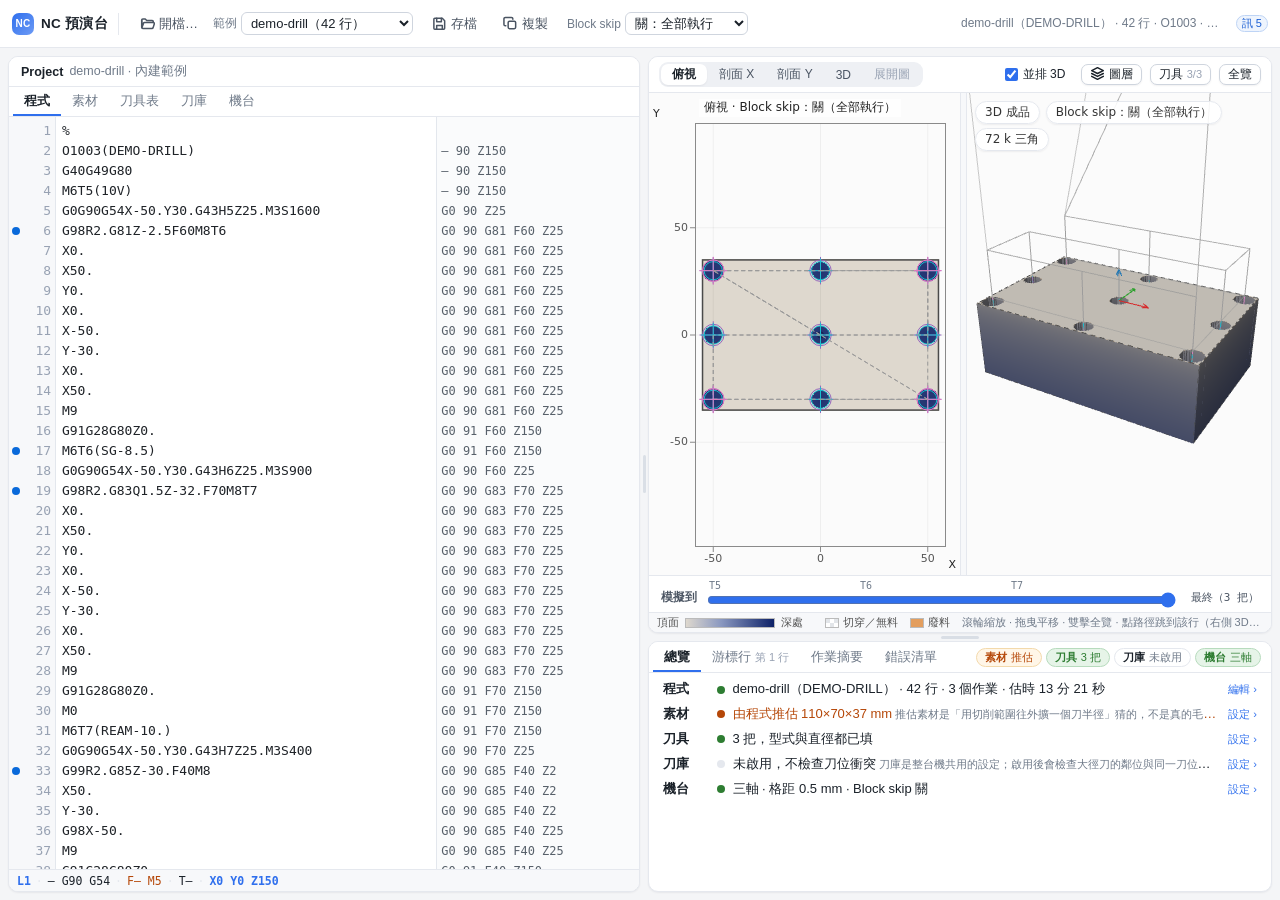
==== commit b17930e4: "UI 階段 3：鍵盤快捷鍵與頂列徽章點擊過濾 1~5 切視圖、F 全覽、Ctrl+O/Ctrl+S 開檔存檔、? 開快捷鍵一覽（點任意處關）； 打字中單鍵不作用，免得在編輯器輸入數字變成切視圖。 頂列" ====
--- a/nc-preview/index.html
+++ b/nc-preview/index.html
@@ -209,6 +209,22 @@
 
   <!-- popover 的外點區：桌機透明（點外面關掉），手機版是 bottom sheet 的半透明遮罩 -->
   <div class="app-popback nc-hidden" id="popBackdrop" aria-hidden="true"></div>
+
+  <!-- 快捷鍵一覽（按 ? 開關，點任何地方關） -->
+  <div class="app-kbd nc-hidden" id="kbdHelp" role="dialog" aria-label="鍵盤快捷鍵">
+    <div class="app-kbd__box">
+      <div class="app-kbd__title">鍵盤快捷鍵</div>
+      <div class="app-kbd__grid">
+        <span><kbd>1</kbd>–<kbd>5</kbd></span><span>俯視／剖面 X／剖面 Y／3D／展開圖</span>
+        <span><kbd>F</kbd></span><span>全覽（把整個工件放進畫面）</span>
+        <span><kbd>Ctrl</kbd>+<kbd>O</kbd></span><span>開檔</span>
+        <span><kbd>Ctrl</kbd>+<kbd>S</kbd></span><span>存檔（下載目前內容）</span>
+        <span><kbd>Esc</kbd></span><span>關閉 popover／離開標記模式</span>
+        <span><kbd>?</kbd></span><span>這張表</span>
+      </div>
+      <div class="app-kbd__hint">點任何地方關閉</div>
+    </div>
+  </div>
 
   <!-- 整頁拖放提示 -->
   <div class="app-drop" id="dropOverlay" aria-hidden="true"><div class="app-drop__box">放開以載入<br>NC 程式，或刀具表 CSV</div></div>
--- a/nc-preview/css/app.css
+++ b/nc-preview/css/app.css
@@ -661,6 +661,46 @@
   color: var(--nc-text-2, #4a5462);
   border: 1px dashed var(--nc-border-strong, #cfd5de);
 }
+
+/* ==================== 快捷鍵一覽（? 開關） ==================== */
+.app-kbd {
+  position: fixed;
+  inset: 0;
+  z-index: 70;
+  display: flex;
+  align-items: center;
+  justify-content: center;
+  background: rgba(16, 24, 40, 0.32);
+}
+.app-kbd__box {
+  min-width: 300px;
+  max-width: 90vw;
+  padding: 16px 22px 12px;
+  background: var(--nc-bg, #fff);
+  border: 1px solid var(--nc-border, #e5e8ee);
+  border-radius: 12px;
+  box-shadow: var(--nc-shadow-md, 0 6px 20px rgba(16, 24, 40, 0.14));
+}
+.app-kbd__title { font-weight: 700; font-size: 14px; margin-bottom: 10px; }
+.app-kbd__grid {
+  display: grid;
+  grid-template-columns: auto 1fr;
+  gap: 7px 16px;
+  align-items: center;
+  font-size: 13px;
+}
+.app-kbd kbd {
+  font: 12px var(--nc-mono, Consolas, monospace);
+  padding: 1px 6px;
+  border: 1px solid var(--nc-border-strong, #cfd5de);
+  border-bottom-width: 2px;
+  border-radius: 5px;
+  background: var(--nc-bg-alt, #f7f8fa);
+}
+.app-kbd__hint { margin-top: 12px; color: var(--nc-faint, #98a2b3); font-size: 11.5px; text-align: center; }
+
+/* 頂列的嚴重度徽章可以點（開錯誤清單並只看該類） */
+.app-status__counts button.nc-pill { font: inherit; font-size: 11px; cursor: pointer; }
 
 /* 鍵盤操作的 focus 環：滑鼠點擊不出現（:focus-visible） */
 .app button:focus-visible,
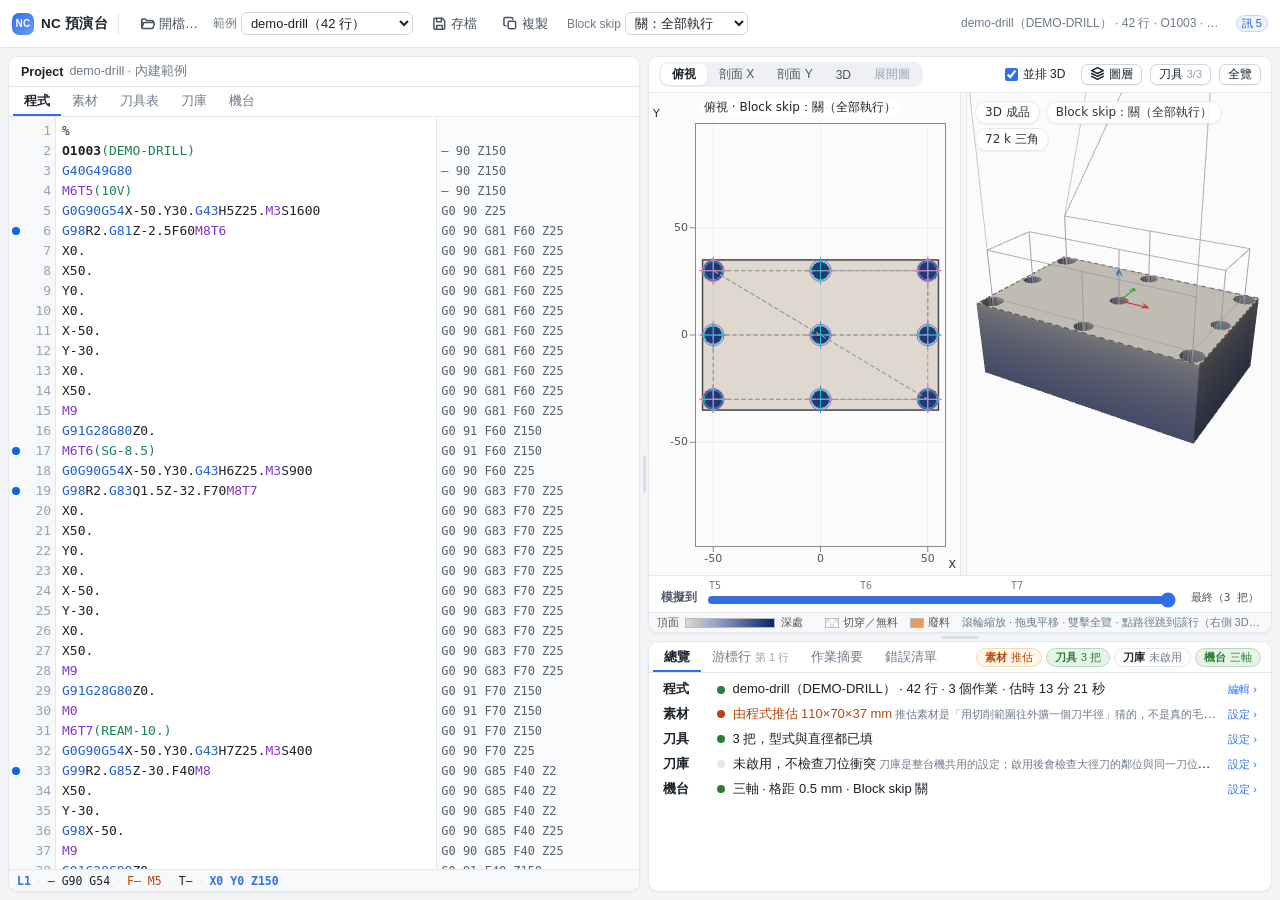
==== commit 89d47906: "廢料顯示「照舊」改名「保留」 下拉的 value 維持 off|mark|hide：存進 viewPref 的偏好與網址 scrap= 都不受影響， 只換畫面上的字。註解與 README／CONTRA" ====
--- a/nc-preview/index.html
+++ b/nc-preview/index.html
@@ -144,7 +144,7 @@
             <label class="nc-check nc-hidden" id="lblRotary" title="工件分度轉動時，刀相對於工件掃過的軌跡。實際上刀沒有動、是工件在轉，所以預設不畫；要看分度會不會掃到刀時才打開。"><input type="checkbox" id="chkRotary"> 工件轉動軌跡</label>
             <div class="app-pop__title">工件</div>
             <label class="nc-check"><input type="checkbox" id="chkStock" checked> 素材</label>
-            <label class="nc-check app-scrap" title="切穿之後跟工件分開的料。判定方式在左欄「素材」子頁的「廢料判定」調整。">廢料 <select class="nc-select" id="selScrap"><option value="off">照舊</option><option value="mark" selected>標示</option><option value="hide">隱藏</option></select></label>
+            <label class="nc-check app-scrap" title="切穿之後跟工件分開的料。判定方式在左欄「素材」子頁的「廢料判定」調整。">廢料 <select class="nc-select" id="selScrap"><option value="off">保留</option><option value="mark" selected>標示</option><option value="hide">隱藏</option></select></label>
           </div>
 
           <!-- 刀具 popover：只畫勾選的刀 -->
--- a/nc-preview/css/editor.css
+++ b/nc-preview/css/editor.css
@@ -1,6 +1,6 @@
 /*
  * NC 預演台 — 編輯器樣式（js/ui/editor.js）
- * 結構：.nc-editor > [.nc-editor__gutter | .nc-editor__main(textarea + 目前行底色) | .nc-editor__info] + .nc-editor__tip
+ * 結構：.nc-editor > [.nc-editor__gutter | .nc-editor__main(目前行底色 + 上色鏡像 + textarea) | .nc-editor__info] + .nc-editor__tip
  * 三欄共用同一個行高（--nc-editor-lh），左右欄以 transform 跟隨 textarea 的 scrollTop。
  */
 .nc-editor {
@@ -21,6 +21,12 @@
   --nc-editor-warning: #bf8700;
   --nc-editor-info-c: #0969da;
   --nc-editor-needs: #e3b341;
+  /* 語法淡上色（鏡像層 .nc-editor__crow 的 token 色） */
+  --nc-editor-tk-comment: #188550;   /* (註解) */
+  --nc-editor-tk-g: #1f5fd0;         /* G 碼 */
+  --nc-editor-tk-mt: #8137c9;        /* M／T（換刀類） */
+  --nc-editor-tk-n: #98a2b3;         /* N 序號 */
+  --nc-editor-tk-skip: #b54708;      /* 行首 /（block skip） */
 
   position: relative;
   display: flex;
@@ -131,6 +137,33 @@
 }
 .nc-editor__text::selection { background: #b6d7ff; }
 
+/* ---- 語法淡上色鏡像層 ----
+ * editor.js 在 hl 與 textarea 之間鋪一層跟字逐格對齊的上色列（同一套虛擬化）。
+ * textarea 的字設透明、caret 留著；透明只掛在 .nc-editor--tinted 底下——
+ * 這個 class 由 editor.js 建好鏡像層後才加，CSS/JS 沒對上時文字照舊可見。 */
+.nc-editor__code {
+  position: absolute;
+  inset: 0;
+  overflow: hidden;
+  pointer-events: none;
+  z-index: 0;
+}
+.nc-editor__crow {
+  padding: 0 8px 0 6px;      /* 跟 .nc-editor__text 的左右 padding 一致，字才對得齊 */
+  overflow: visible;         /* 長行靠 translateX 跟捲，不能被列自己剪掉 */
+  white-space: pre;
+  tab-size: 4;
+}
+.nc-editor--tinted .nc-editor__text { color: transparent; }
+/* 選取底色改半透明：不然不透明的藍塊會把底下鏡像字整段蓋掉 */
+.nc-editor--tinted .nc-editor__text::selection { background: rgba(47, 111, 237, 0.25); }
+.nc-editor__crow .tk-c { color: var(--nc-editor-tk-comment); }
+.nc-editor__crow .tk-g { color: var(--nc-editor-tk-g); }
+.nc-editor__crow .tk-t { color: var(--nc-editor-tk-mt); }
+.nc-editor__crow .tk-n { color: var(--nc-editor-tk-n); }
+.nc-editor__crow .tk-skip { color: var(--nc-editor-tk-skip); font-weight: 600; }
+.nc-editor__crow .tk-o { font-weight: 700; }
+
 /* ---- 右欄：行旁資訊 ---- */
 .nc-editor__info {
   position: relative;
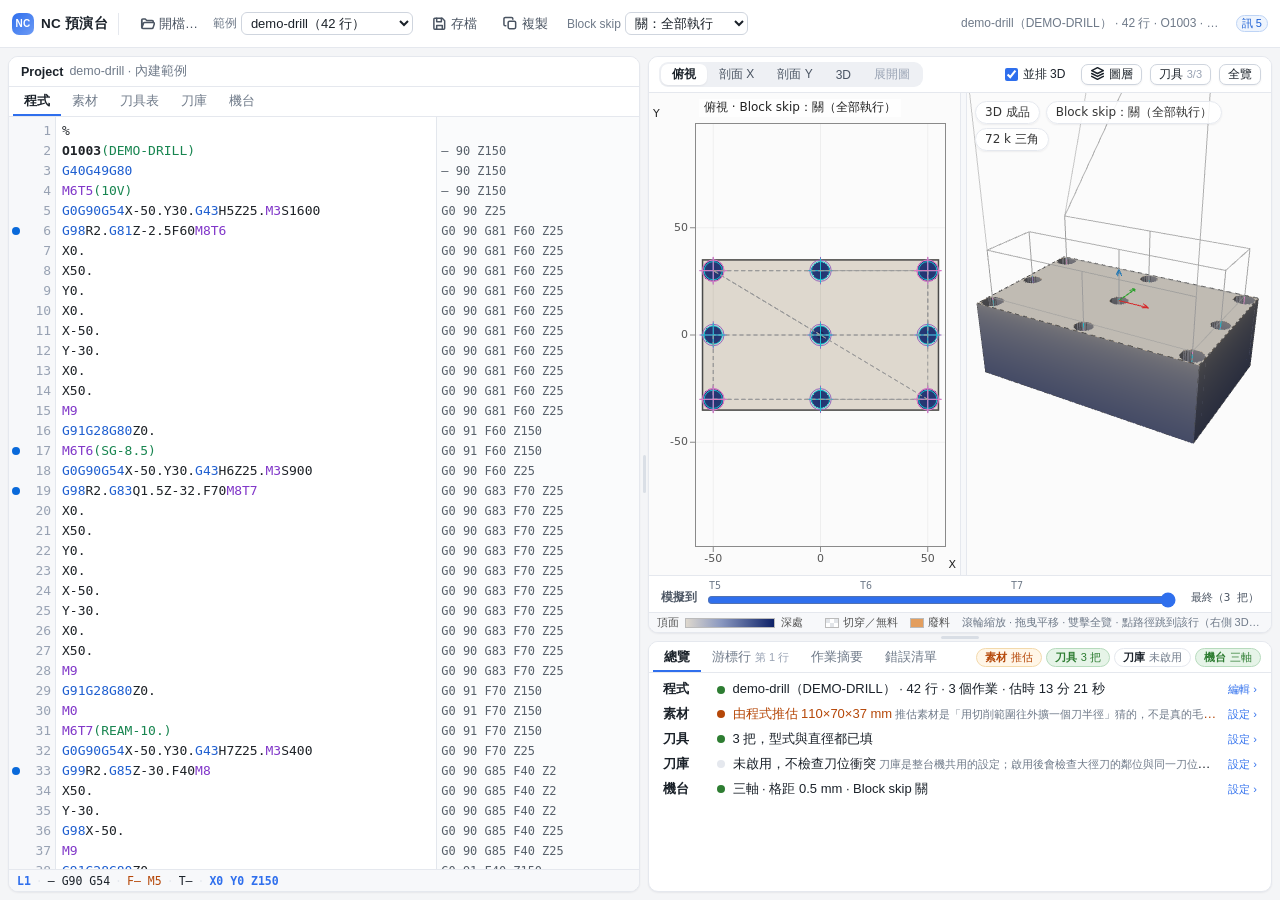
==== commit ffedda63: "README 重寫成精簡版，加上 GPL-3.0 授權 README：344 → 220 行。刪掉重複段落、歷史脈絡與 ASCII 版面圖，補上檔案結構 一覽（每個檔案一行職責、載入順序、哪些不進版控" ====
--- a/nc-preview/index.html
+++ b/nc-preview/index.html
@@ -1,4 +1,9 @@
 <!DOCTYPE html>
+<!--
+  NC 預演台 — Fanuc 加工中心 G-code 預演／檢錯
+  Copyright (C) 2026 Jimmy
+  本程式依 GNU General Public License v3.0 授權釋出，授權全文見專案根目錄的 LICENSE。
+-->
 <html lang="zh-Hant">
 <head>
 <meta charset="utf-8">
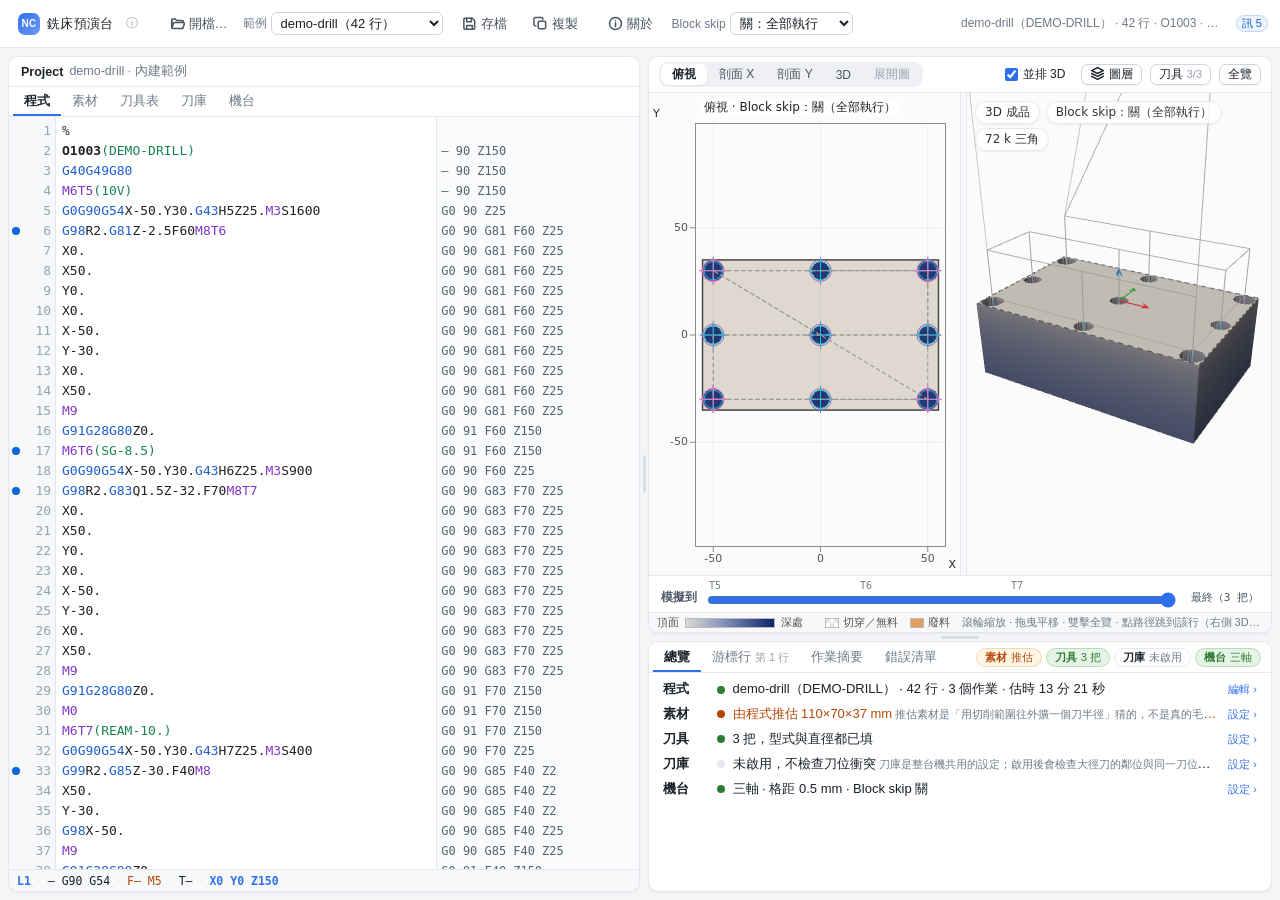
==== commit aacb40c9: "改名銑床預演台，加上贊助與「關於」 改名：NC 預演台 → 銑床預演台（38 處）。名字點明適用範圍——車床的 G 代碼體系 不同、跑不了，兩份 README 的限制段也補上這句。nc-preview" ====
--- a/nc-preview/index.html
+++ b/nc-preview/index.html
@@ -1,6 +1,6 @@
 <!DOCTYPE html>
 <!--
-  NC 預演台 — Fanuc 加工中心 G-code 預演／檢錯
+  銑床預演台 — Fanuc 加工中心 G-code 預演／檢錯
   Copyright (C) 2026 Jimmy
   本程式依 GNU General Public License v3.0 授權釋出，授權全文見專案根目錄的 LICENSE。
 -->
@@ -8,7 +8,7 @@
 <head>
 <meta charset="utf-8">
 <meta name="viewport" content="width=device-width, initial-scale=1, viewport-fit=cover">
-<title>NC 預演台 — Fanuc 加工中心 G-code 預演／檢錯</title>
+<title>銑床預演台 — Fanuc 加工中心 G-code 預演／檢錯</title>
 <link rel="stylesheet" href="css/panels.css">
 <link rel="stylesheet" href="css/editor.css">
 <link rel="stylesheet" href="css/view2d.css">
@@ -21,7 +21,7 @@
 
   <!-- ==================== 頂列工具列 ==================== -->
   <header class="app-bar">
-    <div class="app-bar__title"><span class="app-bar__mark" aria-hidden="true">NC</span>NC 預演台</div>
+    <button type="button" class="app-bar__title" id="btnAboutTitle" title="關於：版本、問題回報、授權"><span class="app-bar__mark" aria-hidden="true">NC</span>銑床預演台<span class="app-bar__info" aria-hidden="true">ⓘ</span></button>
 
     <!-- 手機版：開檔／存檔／Block skip 收在這顆鈕後面（桌機由 CSS 隱藏這顆鈕、選單常駐） -->
     <button type="button" class="nc-btn app-bar__more" id="btnBarMore" aria-expanded="false" title="開檔、存檔、Block skip 等設定">☰</button>
@@ -39,6 +39,10 @@
     <div class="app-bar__group">
       <button type="button" class="nc-btn" id="btnSave" title="以原檔名下載目前編輯器內容"><svg class="app-ic" viewBox="0 0 16 16" aria-hidden="true"><path d="M3 2.5h8L13.5 5v8a1 1 0 0 1-1 1H3a1 1 0 0 1-1-1V3.5a1 1 0 0 1 1-1z"/><path d="M5 2.5V6h5V2.5M5 14v-4h6v4"/></svg>存檔</button>
       <button type="button" class="nc-btn" id="btnCopy" title="把整支程式複製到剪貼簿"><svg class="app-ic" viewBox="0 0 16 16" aria-hidden="true"><rect x="5.5" y="5.5" width="8" height="8" rx="1.5"/><path d="M3 10.5h-.5A1.5 1.5 0 0 1 1 9V3a1.5 1.5 0 0 1 1.5-1.5H9A1.5 1.5 0 0 1 10.5 3v.5"/></svg>複製</button>
+    </div>
+
+    <div class="app-bar__group">
+      <button type="button" class="nc-btn" id="btnAbout" title="版本、問題回報信箱、原始碼、授權"><svg class="app-ic" viewBox="0 0 16 16" aria-hidden="true"><circle cx="8" cy="8" r="6.4"/><path d="M8 7.2v4"/><circle cx="8" cy="4.9" r=".85" fill="currentColor" stroke="none"/></svg>關於</button>
     </div>
 
     <div class="app-bar__group">
@@ -214,6 +218,31 @@
 
   <!-- popover 的外點區：桌機透明（點外面關掉），手機版是 bottom sheet 的半透明遮罩 -->
   <div class="app-popback nc-hidden" id="popBackdrop" aria-hidden="true"></div>
+
+  <!-- 關於：版本、問題回報、授權、贊助。平常完全不佔畫面，點頂列標題才出現。
+       email 與 QR 都在這裡，不放在畫布上——畫布要留給圖。
+       信箱是 app.js 用字串組出來的，HTML 裡沒有明碼，線上版才不會被爬蟲抓去寄垃圾信。 -->
+  <div class="app-about nc-hidden" id="aboutBox" role="dialog" aria-label="關於這個工具">
+    <div class="app-about__box">
+      <button type="button" class="app-about__close" id="btnAboutClose" aria-label="關閉">×</button>
+      <div class="app-about__title">銑床預演台 <span class="app-about__ver" id="aboutVer"></span></div>
+      <div class="app-about__sub">Fanuc 加工中心 G-code 預演／檢錯。純前端，程式檔不離開這台電腦。</div>
+      <dl class="app-about__rows">
+        <dt>問題回報</dt><dd><a id="aboutMail" href="#">（載入中）</a><span class="app-about__note">回報時請附上版本號</span></dd>
+        <dt>原始碼</dt><dd><a href="https://github.com/JLJimmyH/0827_yuan" target="_blank" rel="noopener noreferrer">github.com/JLJimmyH/0827_yuan</a></dd>
+        <dt>授權</dt><dd>GPL-3.0（見專案的 LICENSE）</dd>
+      </dl>
+      <div class="app-about__bmc">
+        <img class="app-about__qr" src="img/bmc-qr.svg" alt="Buy Me a Coffee 的 QR code" width="128" height="128">
+        <div>
+          <div class="app-about__bmc-title">贊助一杯咖啡讓工程師可以繼續熬夜改 code</div>
+          <a href="https://buymeacoffee.com/chenggg0605" target="_blank" rel="noopener noreferrer">buymeacoffee.com/chenggg0605</a>
+          <div class="app-about__note">手機直接掃這個碼也可以</div>
+        </div>
+      </div>
+      <div class="app-about__hint">點方框外面、按 Esc、或按右上角的 × 關閉（裡面的文字可以直接選取複製）</div>
+    </div>
+  </div>
 
   <!-- 快捷鍵一覽（按 ? 開關，點任何地方關） -->
   <div class="app-kbd nc-hidden" id="kbdHelp" role="dialog" aria-label="鍵盤快捷鍵">
--- a/nc-preview/css/panels.css
+++ b/nc-preview/css/panels.css
@@ -1,4 +1,4 @@
-/* NC 預演台 — 面板樣式（js/ui/panels.js）
+/* 銑床預演台 — 面板樣式（js/ui/panels.js）
  * 淺色為主；嚴重度：錯誤紅／警告琥珀／資訊藍／需輸入黃；來源：註解綠／動作藍／預設灰／手填紫。
  */
 /* 2026-09 換皮：框線分兩階（一般淡、輸入深）、嚴重度改軟底深字、主色亮一階、
--- a/nc-preview/css/editor.css
+++ b/nc-preview/css/editor.css
@@ -1,5 +1,5 @@
 /*
- * NC 預演台 — 編輯器樣式（js/ui/editor.js）
+ * 銑床預演台 — 編輯器樣式（js/ui/editor.js）
  * 結構：.nc-editor > [.nc-editor__gutter | .nc-editor__main(目前行底色 + 上色鏡像 + textarea) | .nc-editor__info] + .nc-editor__tip
  * 三欄共用同一個行高（--nc-editor-lh），左右欄以 transform 跟隨 textarea 的 scrollTop。
  */
--- a/nc-preview/css/view2d.css
+++ b/nc-preview/css/view2d.css
@@ -1,4 +1,4 @@
-/* NC 預演台 — 2D 視圖（view2d.js）樣式。
+/* 銑床預演台 — 2D 視圖（view2d.js）樣式。
  * 容器給 .nc-view2d，canvas 以 CSS 撐滿容器；像素尺寸由 view2d.js 依 devicePixelRatio 同步。 */
 .nc-view2d {
   position: relative;
--- a/nc-preview/css/view3d.css
+++ b/nc-preview/css/view3d.css
@@ -1,4 +1,4 @@
-/* NC 預演台 — 3D 成品視圖（view3d.js）樣式。
+/* 銑床預演台 — 3D 成品視圖（view3d.js）樣式。
  * 容器給 .nc-view3d（position:relative），canvas 以 CSS 撐滿容器；
  * 像素尺寸由 view3d.js 依 devicePixelRatio 同步。HUD 覆蓋層由 view3d.js 建立在 canvas 的父節點下。 */
 .nc-view3d {
--- a/nc-preview/css/app.css
+++ b/nc-preview/css/app.css
@@ -1,5 +1,5 @@
 /*
- * NC 預演台 — 整體版面（index.html / js/ui/app.js）
+ * 銑床預演台 — 整體版面（index.html / js/ui/app.js）
  * 色彩沿用 panels.css 的 CSS 變數（--nc-*），這裡只補版面與工具列自己的樣式。
  * 版面：頂列工具列 ─ 左 Project（程式｜素材｜刀具表｜刀庫｜機台，整欄全高）
  *      ｜右：視圖（上）＋狀態條（下 30%：總覽｜游標行｜作業摘要｜錯誤清單，右端 Project 徽章）。
@@ -699,6 +699,75 @@
 }
 .app-kbd__hint { margin-top: 12px; color: var(--nc-faint, #98a2b3); font-size: 11.5px; text-align: center; }
 
+/* ---- 關於（點頂列標題開；與快捷鍵面板同一種浮層） ---- */
+.app-about {
+  position: fixed;
+  inset: 0;
+  z-index: 70;
+  display: flex;
+  align-items: center;
+  justify-content: center;
+  background: rgba(16, 24, 40, 0.32);
+}
+.app-about__box {
+  position: relative;
+  min-width: 320px;
+  max-width: min(92vw, 460px);
+  padding: 18px 22px 12px;
+  background: var(--nc-bg, #fff);
+  border: 1px solid var(--nc-border, #e5e8ee);
+  border-radius: 12px;
+  box-shadow: var(--nc-shadow-md, 0 6px 20px rgba(16, 24, 40, 0.14));
+}
+.app-about__close {
+  position: absolute;
+  top: 8px;
+  right: 10px;
+  width: 26px;
+  height: 26px;
+  padding: 0;
+  border: 0;
+  border-radius: 6px;
+  background: none;
+  color: var(--nc-faint, #98a2b3);
+  font-size: 19px;
+  line-height: 1;
+  cursor: pointer;
+}
+.app-about__close:hover { background: var(--nc-bg-alt, #f7f8fa); color: var(--nc-text, #1a2129); }
+.app-about__title { font-weight: 700; font-size: 15px; padding-right: 28px; }
+.app-about__ver { font: 12px var(--nc-mono, Consolas, monospace); color: var(--nc-muted, #6f7a89); font-weight: 400; }
+.app-about__sub { margin-top: 3px; color: var(--nc-text-2, #4a5462); font-size: 12.5px; }
+.app-about__rows {
+  display: grid;
+  grid-template-columns: auto 1fr;
+  gap: 6px 14px;
+  margin: 14px 0 0;
+  font-size: 13px;
+}
+.app-about__rows dt { color: var(--nc-muted, #6f7a89); }
+.app-about__rows dd { margin: 0; }
+.app-about__note { display: block; color: var(--nc-faint, #98a2b3); font-size: 11.5px; }
+.app-about__bmc {
+  display: flex;
+  align-items: center;
+  flex-wrap: wrap;      /* 手機寬度不夠時讓文字掉到 QR 下面，不要擠成一條 */
+  gap: 14px;
+  margin-top: 16px;
+  padding-top: 14px;
+  border-top: 1px solid var(--nc-border, #e5e8ee);
+  font-size: 13px;
+}
+/* QR 是本機檔案（tools/make-qr.mjs 產的），file:// 離線開一樣看得到 */
+.app-about__qr { flex: none; display: block; border: 1px solid var(--nc-border, #e5e8ee); border-radius: 6px; }
+.app-about__bmc-title { font-weight: 600; margin-bottom: 2px; }
+.app-about__hint { margin-top: 14px; color: var(--nc-faint, #98a2b3); font-size: 11.5px; text-align: center; }
+
+/* 頂列標題是「關於」的入口：外觀維持原樣，只多一個游標與 ⓘ */
+.app-bar__title { cursor: pointer; background: none; border: 0; font: inherit; color: inherit; }
+.app-bar__info { margin-left: 6px; color: var(--nc-faint, #98a2b3); font-size: 12px; }
+.app-bar__title:hover .app-bar__info { color: var(--nc-accent, #2f6fed); }
+
 /* 頂列的嚴重度徽章可以點（開錯誤清單並只看該類） */
 .app-status__counts button.nc-pill { font: inherit; font-size: 11px; cursor: pointer; }
 
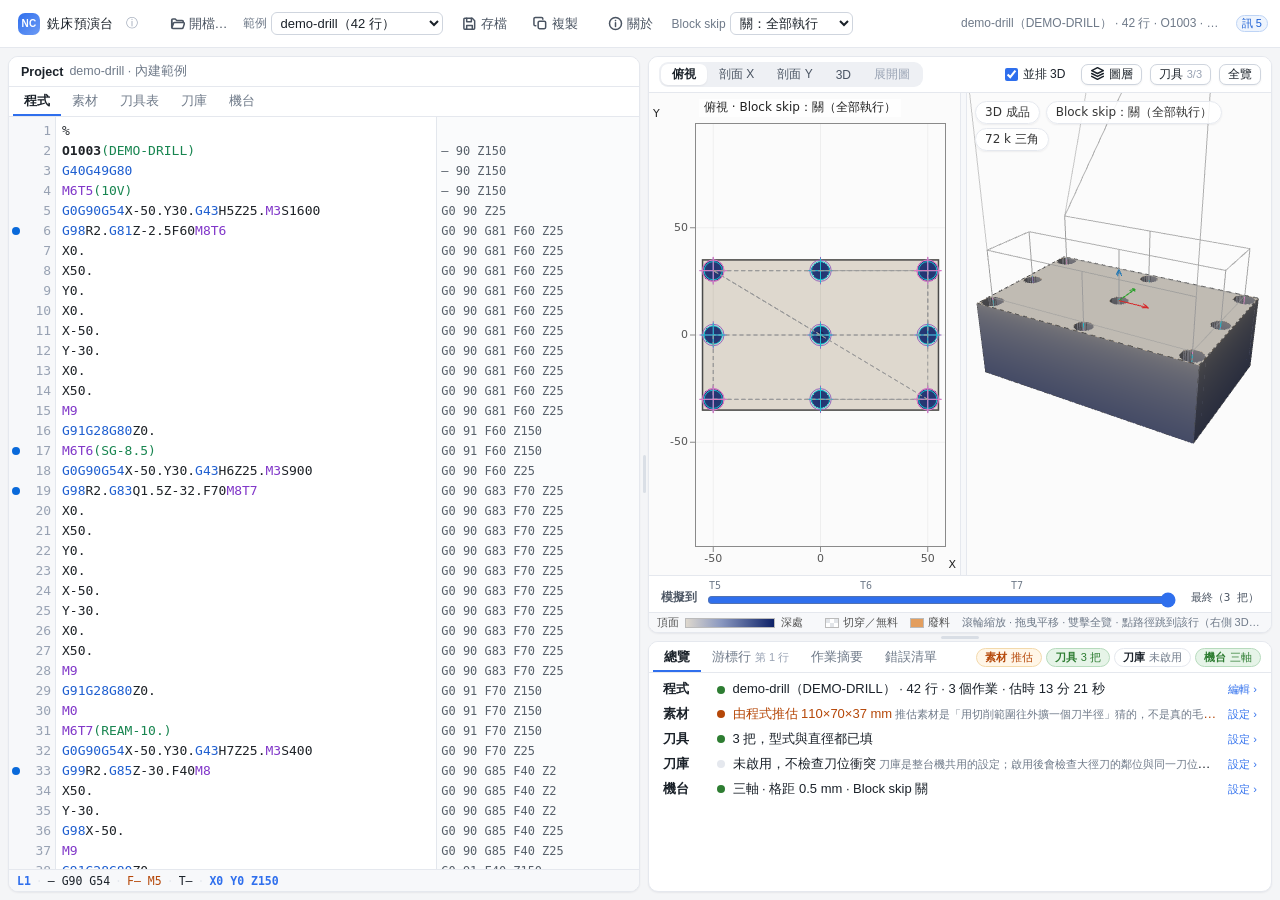
==== commit 60b41fba: "QR 換成 Buy Me a Coffee 官方版 官方那張是圓點風格、中間有咖啡杯 logo，比自己產的好認。原圖 3000×3000／628 KB 先縮到 320（75 KB）再進版控——網頁上只" ====
--- a/nc-preview/index.html
+++ b/nc-preview/index.html
@@ -233,7 +233,7 @@
         <dt>授權</dt><dd>GPL-3.0（見專案的 LICENSE）</dd>
       </dl>
       <div class="app-about__bmc">
-        <img class="app-about__qr" src="img/bmc-qr.svg" alt="Buy Me a Coffee 的 QR code" width="128" height="128">
+        <img class="app-about__qr" src="img/bmc-qr.png" alt="Buy Me a Coffee 的 QR code" width="160" height="160">
         <div>
           <div class="app-about__bmc-title">贊助一杯咖啡讓工程師可以繼續熬夜改 code</div>
           <a href="https://buymeacoffee.com/chenggg0605" target="_blank" rel="noopener noreferrer">buymeacoffee.com/chenggg0605</a>
--- a/nc-preview/css/app.css
+++ b/nc-preview/css/app.css
@@ -712,7 +712,7 @@
 .app-about__box {
   position: relative;
   min-width: 320px;
-  max-width: min(92vw, 460px);
+  max-width: min(92vw, 520px);   /* 放得下 160px 的 QR 加旁邊那行字；手機仍會折行 */
   padding: 18px 22px 12px;
   background: var(--nc-bg, #fff);
   border: 1px solid var(--nc-border, #e5e8ee);
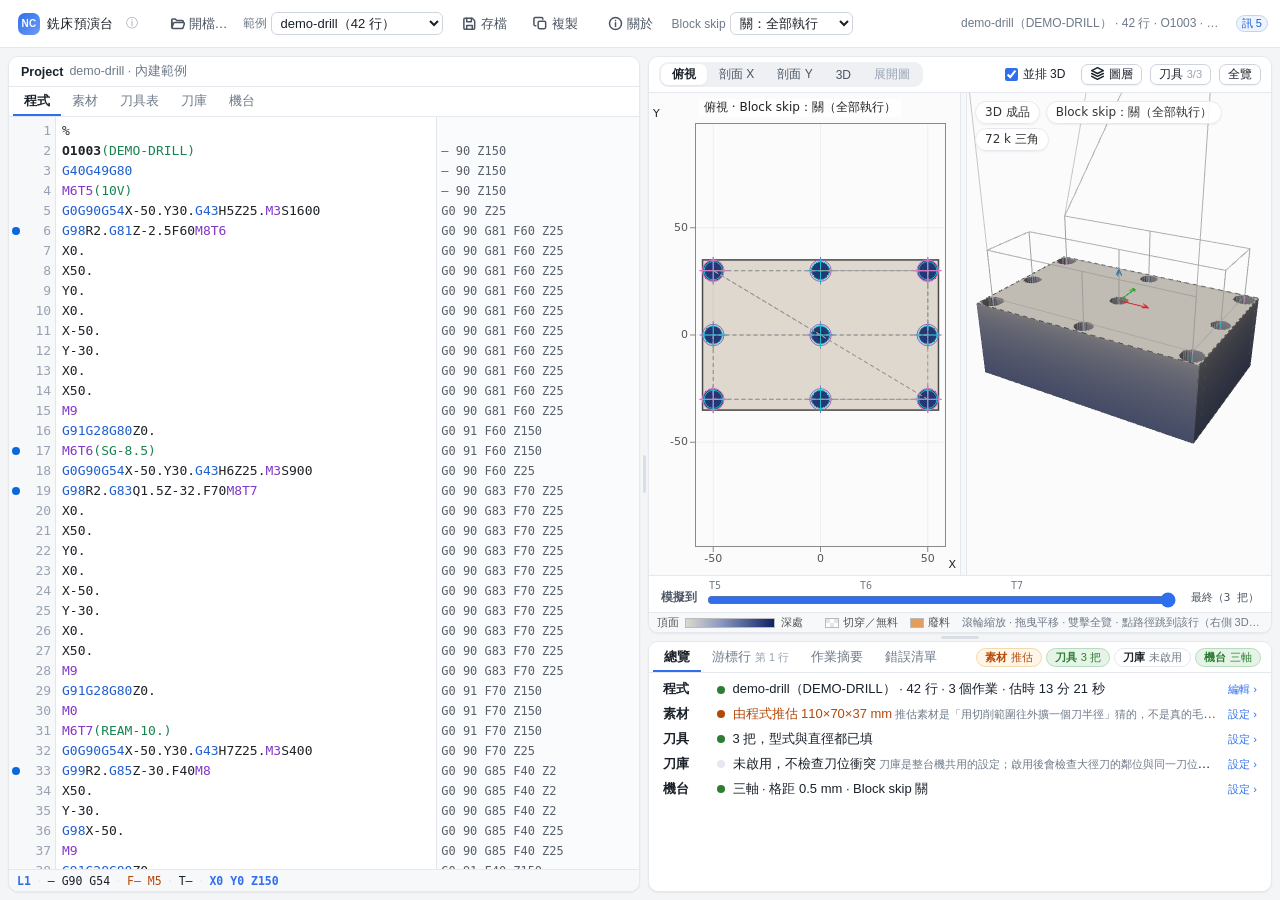
==== commit f46519fa: "首頁 README 放上贊助 QR，關於視窗拿掉最下面的操作說明 README：QR 包在連結裡，點圖也能到贊助頁；寬度用 HTML 標籤指定——純 Markdown 的 ![]() 沒辦法縮圖，32" ====
--- a/nc-preview/index.html
+++ b/nc-preview/index.html
@@ -240,7 +240,6 @@
           <div class="app-about__note">手機直接掃這個碼也可以</div>
         </div>
       </div>
-      <div class="app-about__hint">點方框外面、按 Esc、或按右上角的 × 關閉（裡面的文字可以直接選取複製）</div>
     </div>
   </div>
 
--- a/nc-preview/css/app.css
+++ b/nc-preview/css/app.css
@@ -713,7 +713,7 @@
   position: relative;
   min-width: 320px;
   max-width: min(92vw, 520px);   /* 放得下 160px 的 QR 加旁邊那行字；手機仍會折行 */
-  padding: 18px 22px 12px;
+  padding: 18px 22px 18px;
   background: var(--nc-bg, #fff);
   border: 1px solid var(--nc-border, #e5e8ee);
   border-radius: 12px;
@@ -761,7 +761,6 @@
 /* QR 是本機檔案（tools/make-qr.mjs 產的），file:// 離線開一樣看得到 */
 .app-about__qr { flex: none; display: block; border: 1px solid var(--nc-border, #e5e8ee); border-radius: 6px; }
 .app-about__bmc-title { font-weight: 600; margin-bottom: 2px; }
-.app-about__hint { margin-top: 14px; color: var(--nc-faint, #98a2b3); font-size: 11.5px; text-align: center; }
 
 /* 頂列標題是「關於」的入口：外觀維持原樣，只多一個游標與 ⓘ */
 .app-bar__title { cursor: pointer; background: none; border: 0; font: inherit; color: inherit; }
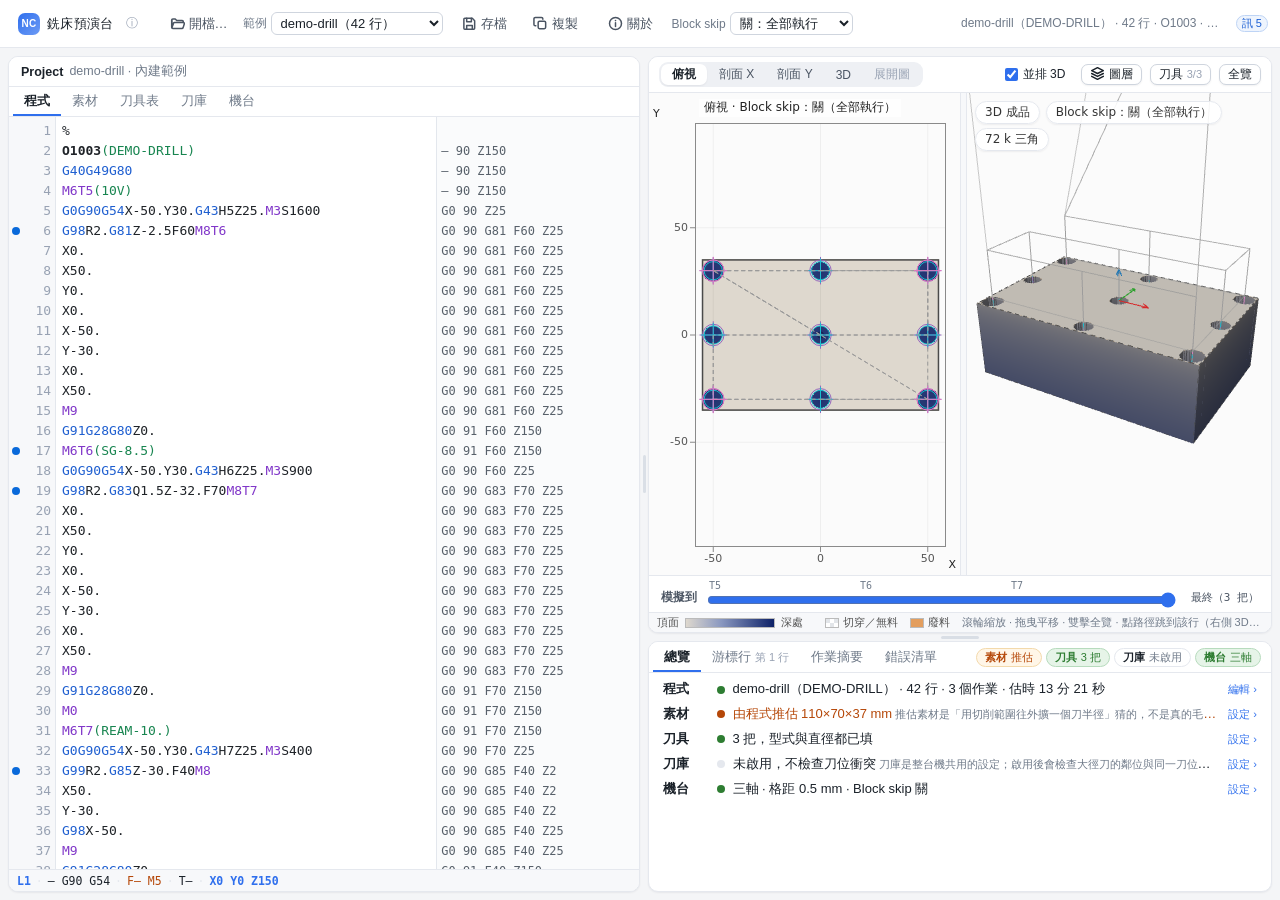
==== commit 274ee07e: "跟上 repo 改名：所有連結指向 mill-preview repo 改名成 mill-preview 之後，把 11 處寫死的舊網址換掉：README 的四顆 badge 與線上版連結、CONTR" ====
--- a/nc-preview/index.html
+++ b/nc-preview/index.html
@@ -229,7 +229,7 @@
       <div class="app-about__sub">Fanuc 加工中心 G-code 預演／檢錯。純前端，程式檔不離開這台電腦。</div>
       <dl class="app-about__rows">
         <dt>問題回報</dt><dd><a id="aboutMail" href="#">（載入中）</a><span class="app-about__note">回報時請附上版本號</span></dd>
-        <dt>原始碼</dt><dd><a href="https://github.com/JLJimmyH/0827_yuan" target="_blank" rel="noopener noreferrer">github.com/JLJimmyH/0827_yuan</a></dd>
+        <dt>原始碼</dt><dd><a href="https://github.com/JLJimmyH/mill-preview" target="_blank" rel="noopener noreferrer">github.com/JLJimmyH/mill-preview</a></dd>
         <dt>授權</dt><dd>GPL-3.0（見專案的 LICENSE）</dd>
       </dl>
       <div class="app-about__bmc">
